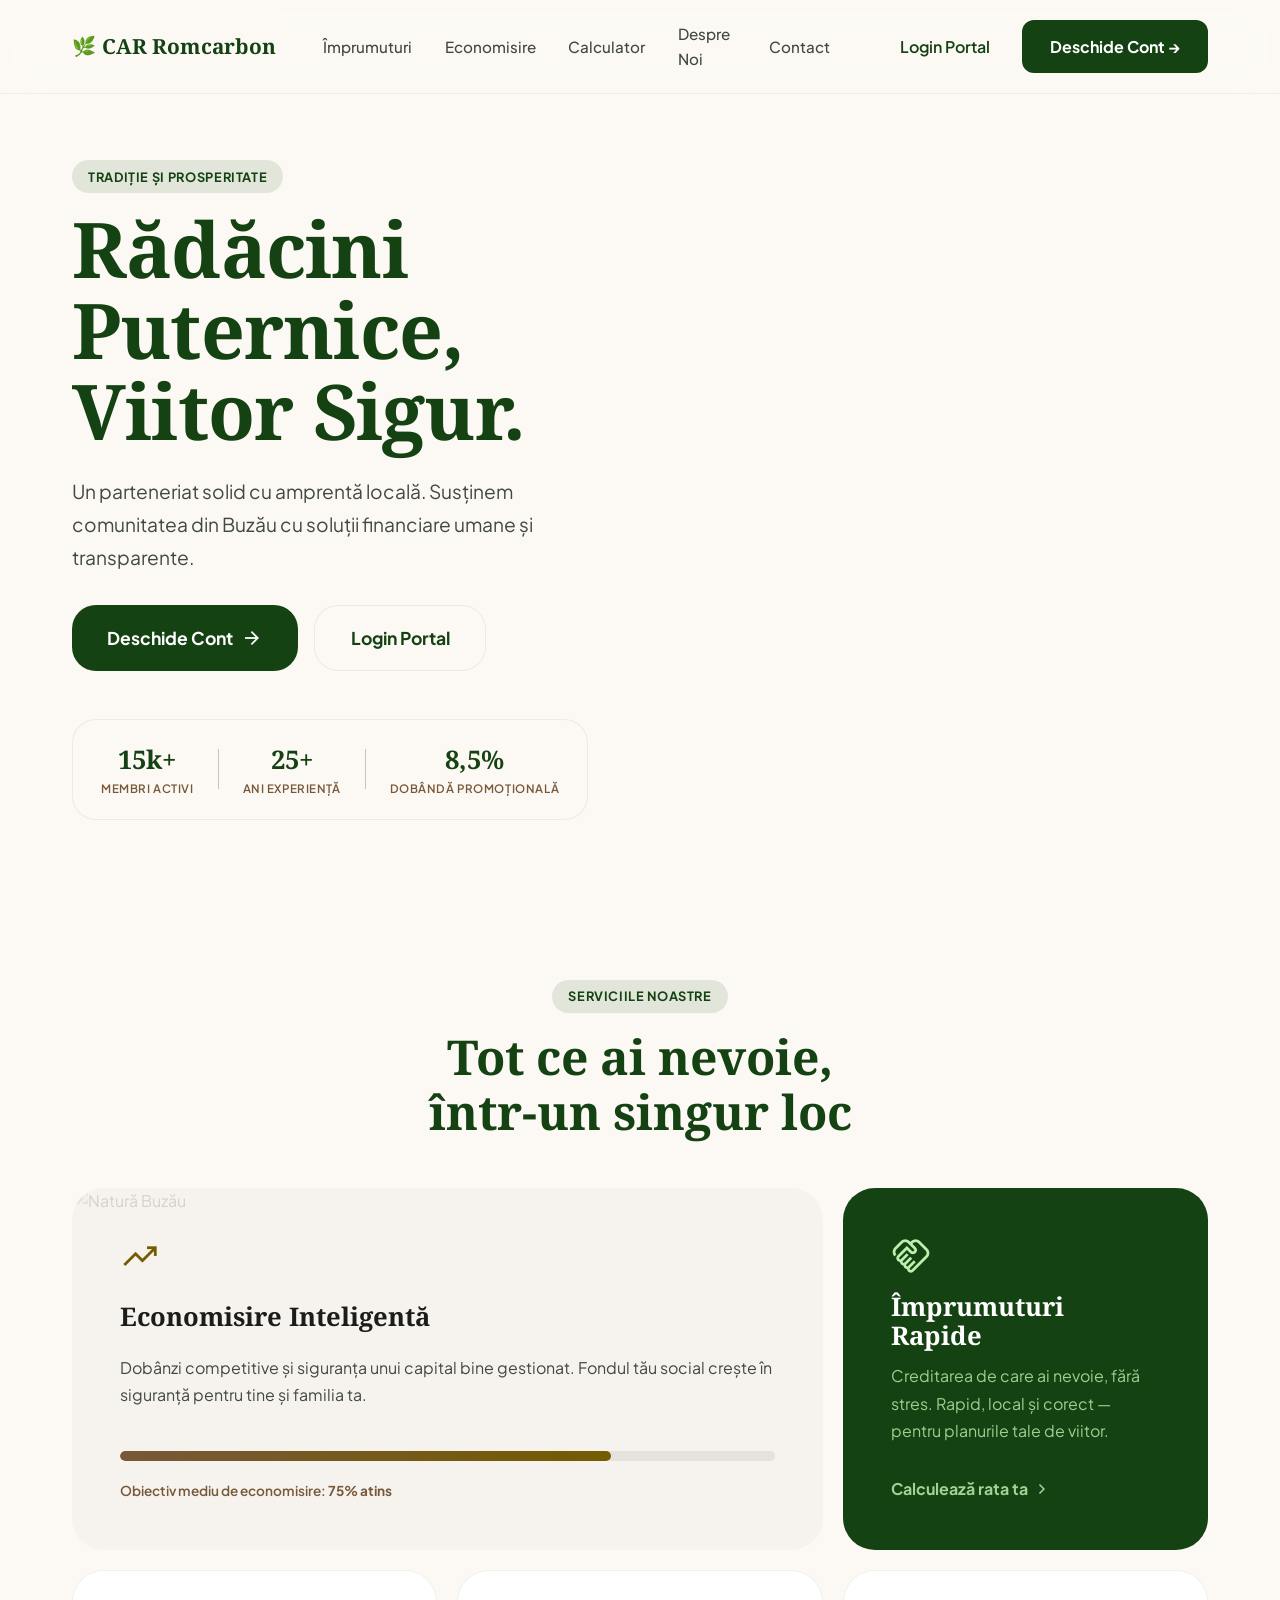
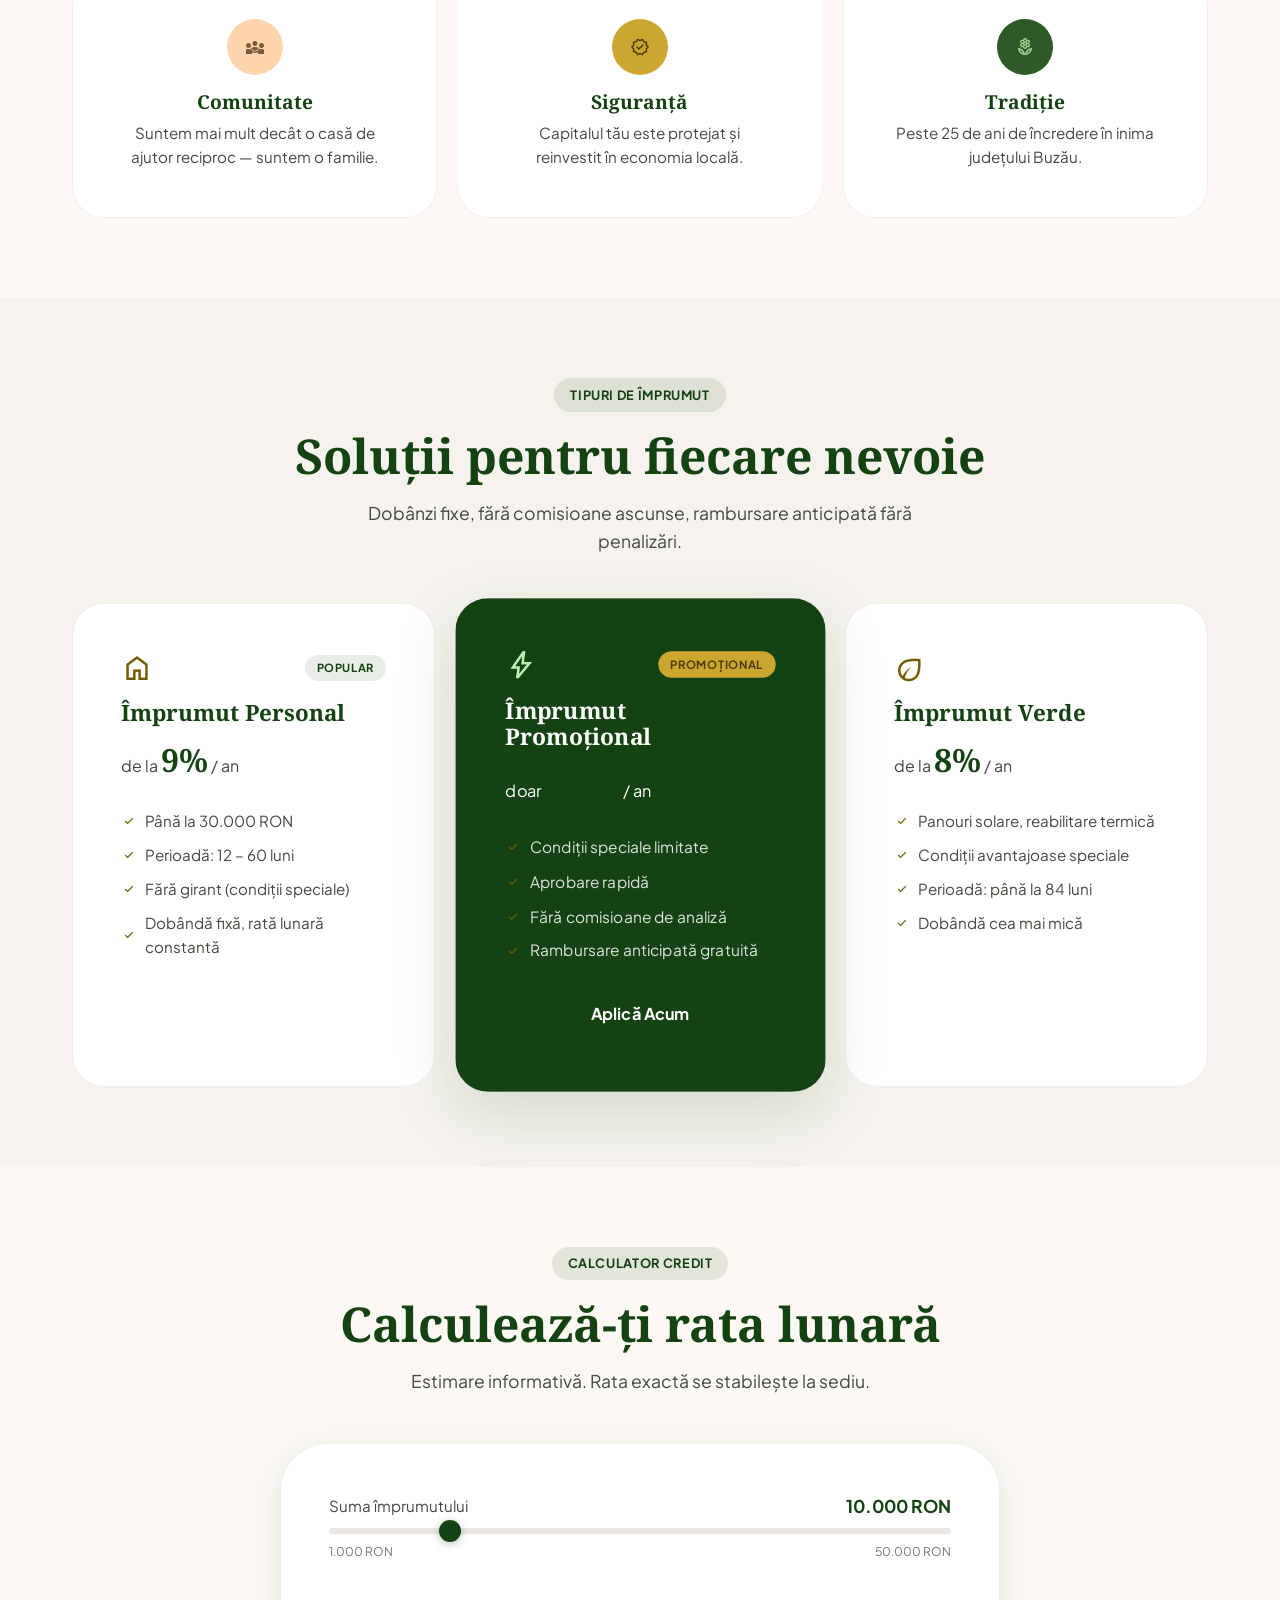
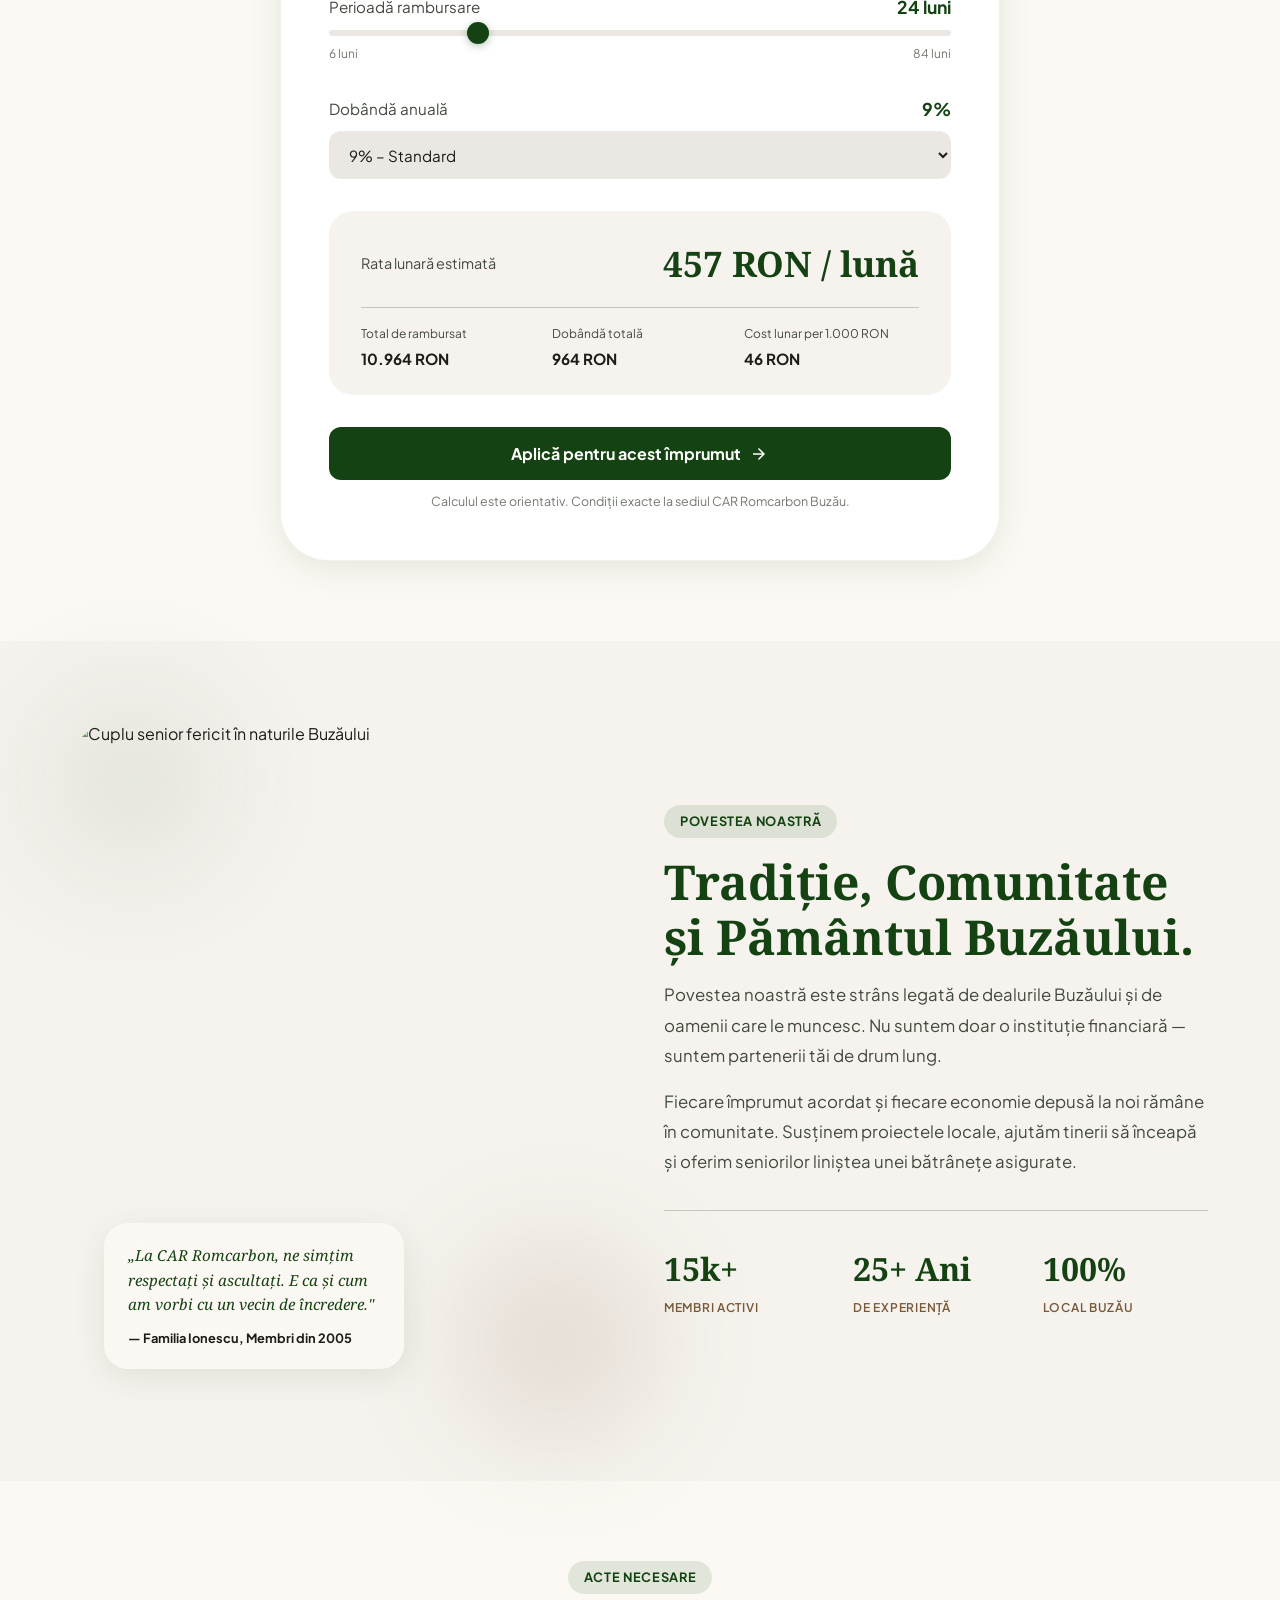
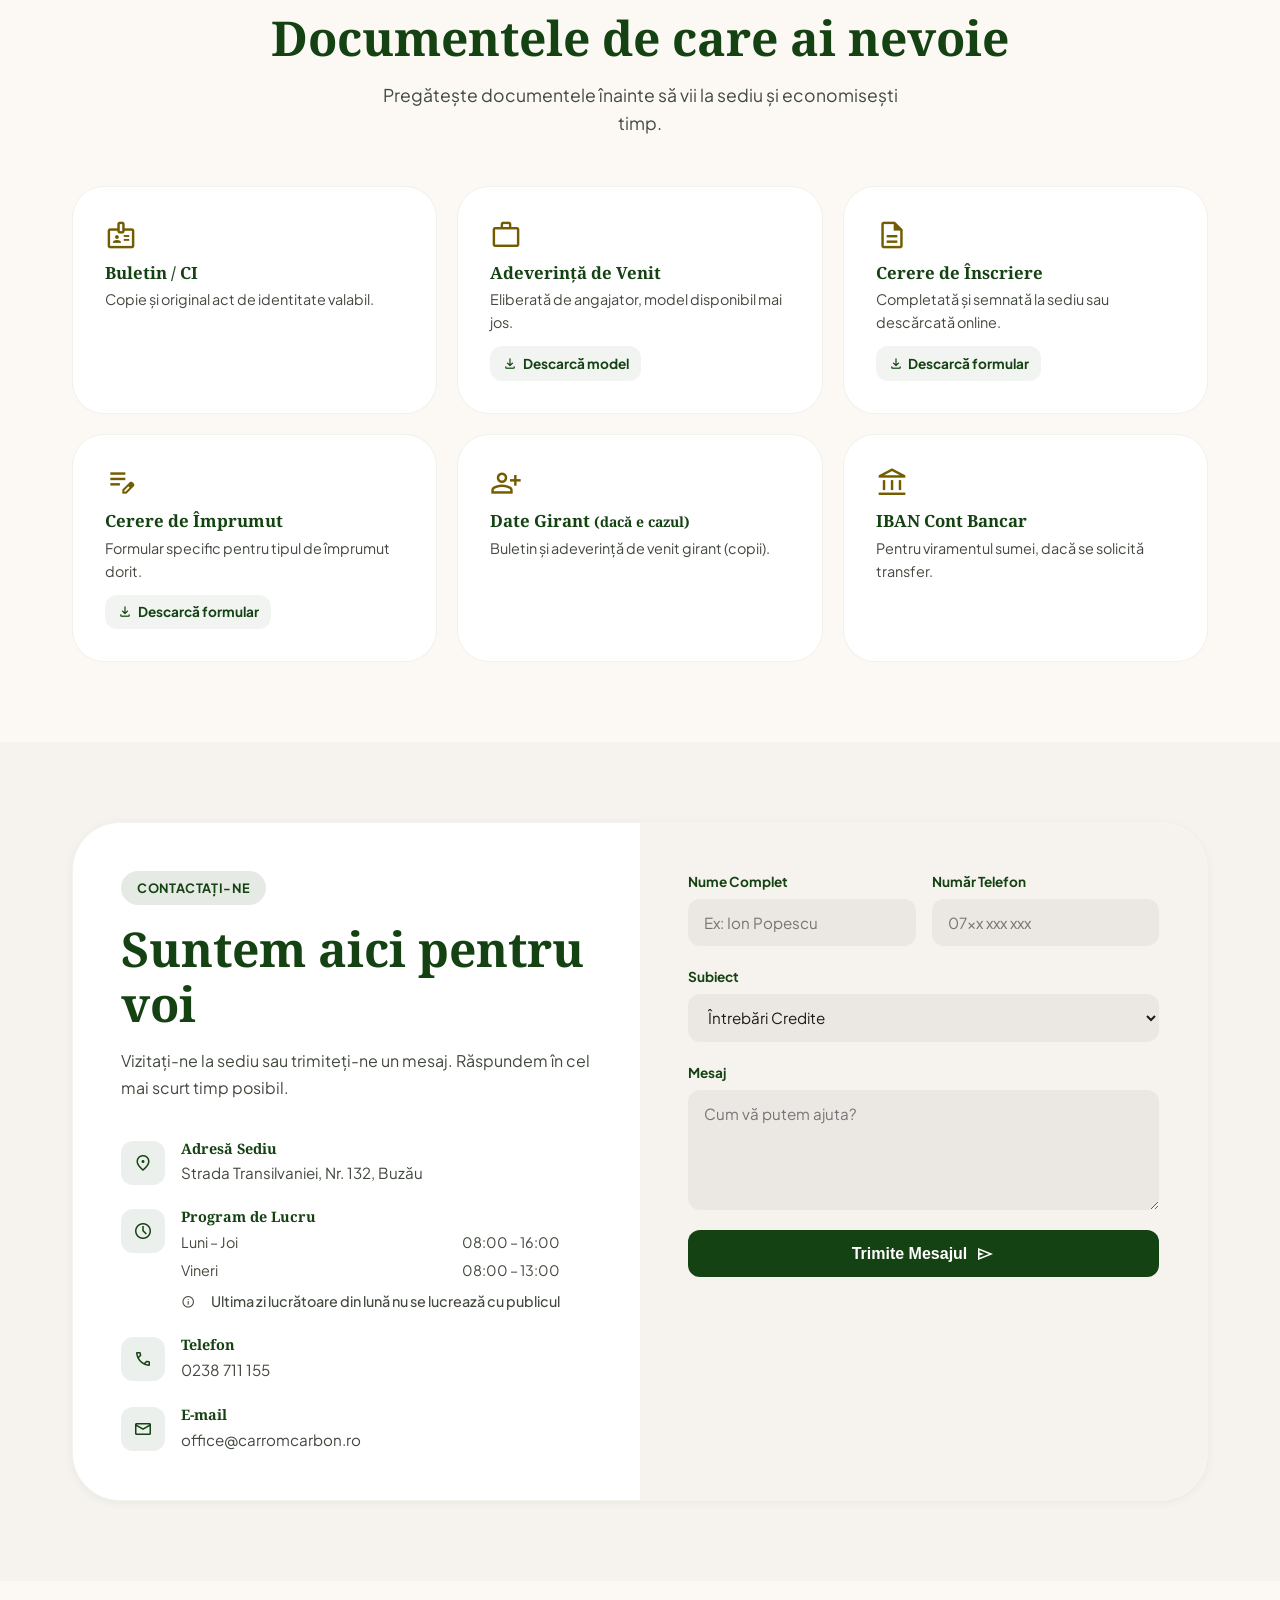
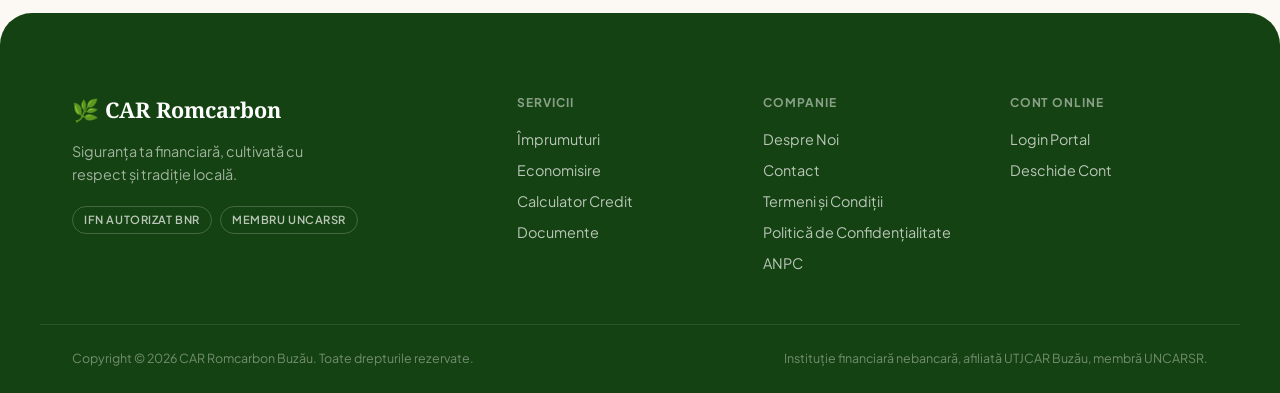
==== index.html @ 071d5d76 "Initial commit: CAR Romcarbon website (HTML, CSS, JS frontend based on Stitch design)" ====
<!DOCTYPE html>
<html lang="ro">
<head>
  <meta charset="UTF-8" />
  <meta name="viewport" content="width=device-width, initial-scale=1.0" />
  <title>CAR Romcarbon Buzău – Împrumuturi și Economisire Avantajoase</title>
  <meta name="description" content="CAR Romcarbon Buzău – Casa ta de Ajutor Reciproc cu tradiție de 25+ ani. Împrumuturi avantajoase, fond social de economisire, fără comisioane ascunse. Devino membru astăzi!" />
  <meta name="keywords" content="CAR Buzău, împrumut nebancar Buzău, Casa de Ajutor Reciproc Romcarbon, credit nebancar Buzău, economisire Buzău, fond social" />
  <meta name="robots" content="index, follow" />
  <link rel="canonical" href="https://carromcarbon.ro/" />
  <!-- Open Graph -->
  <meta property="og:title" content="CAR Romcarbon Buzău – Împrumuturi și Economisire" />
  <meta property="og:description" content="Partenerul tău financiar de încredere în Buzău. Împrumuturi rapide, dobânzi fixe, economii sigure." />
  <meta property="og:type" content="website" />
  <meta property="og:locale" content="ro_RO" />
  <!-- Fonts -->
  <link rel="preconnect" href="https://fonts.googleapis.com" />
  <link rel="preconnect" href="https://fonts.gstatic.com" crossorigin />
  <link href="https://fonts.googleapis.com/css2?family=Noto+Serif:ital,wght@0,400;0,700;1,400&family=Plus+Jakarta+Sans:wght@400;500;600;700&display=swap" rel="stylesheet" />
  <link href="https://fonts.googleapis.com/css2?family=Material+Symbols+Outlined:opsz,wght,FILL,GRAD@24,400,0,0" rel="stylesheet" />
  <link rel="stylesheet" href="src/style.css" />
</head>
<body>

<!-- ===================== NAVIGATION ===================== -->
<nav class="nav" id="navbar">
  <div class="nav-inner">
    <a href="#" class="nav-logo">
      <span class="nav-logo-icon">🌿</span>
      CAR Romcarbon
    </a>
    <div class="nav-links" id="navLinks">
      <a href="#servicii" class="nav-link">Împrumuturi</a>
      <a href="#economisire" class="nav-link">Economisire</a>
      <a href="#simulator" class="nav-link">Calculator</a>
      <a href="#despre" class="nav-link">Despre Noi</a>
      <a href="#contact" class="nav-link">Contact</a>
    </div>
    <div class="nav-ctas">
      <a href="https://uncaronline.ro/" target="_blank" rel="noopener" class="btn-ghost">Login Portal</a>
      <a href="https://uncaronline.ro/" target="_blank" rel="noopener" class="btn-primary">Deschide Cont →</a>
    </div>
    <button class="nav-hamburger" id="hamburger" aria-label="Meniu">
      <span></span><span></span><span></span>
    </button>
  </div>
</nav>

<!-- ===================== HERO ===================== -->
<section class="hero" id="acasa">
  <div class="hero-bg">
    <img src="https://images.unsplash.com/photo-1500382017468-9049fed747ef?w=1600&q=80" alt="Dealurile Buzăului – peisaj natural" class="hero-img" />
    <div class="hero-overlay"></div>
  </div>
  <div class="hero-content">
    <span class="badge">Tradiție și Prosperitate</span>
    <h1 class="hero-title">Rădăcini Puternice,<br/>Viitor Sigur.</h1>
    <p class="hero-subtitle">Un parteneriat solid cu amprentă locală. Susținem comunitatea din Buzău cu soluții financiare umane și transparente.</p>
    <div class="hero-ctas">
      <a href="https://uncaronline.ro/" target="_blank" rel="noopener" class="btn-primary btn-lg">
        Deschide Cont <span class="material-symbols-outlined">arrow_forward</span>
      </a>
      <a href="https://uncaronline.ro/" target="_blank" rel="noopener" class="btn-glass btn-lg">
        Login Portal
      </a>
    </div>
    <div class="hero-stats">
      <div class="stat"><span class="stat-num">15k+</span><span class="stat-label">Membri Activi</span></div>
      <div class="stat-divider"></div>
      <div class="stat"><span class="stat-num">25+</span><span class="stat-label">Ani Experiență</span></div>
      <div class="stat-divider"></div>
      <div class="stat"><span class="stat-num">8,5%</span><span class="stat-label">Dobândă Promoțională</span></div>
    </div>
  </div>
</section>

<!-- ===================== BENTO SERVICES ===================== -->
<section class="section" id="servicii">
  <div class="container">
    <div class="section-header fade-in">
      <span class="badge">Serviciile Noastre</span>
      <h2 class="section-title">Tot ce ai nevoie,<br/>într-un singur loc</h2>
    </div>
    <div class="bento-grid fade-in">
      <!-- Smart Savings Card -->
      <div class="bento-card bento-savings" id="economisire">
        <div class="bento-card-content">
          <span class="material-symbols-outlined bento-icon" style="color:var(--tertiary)">trending_up</span>
          <h3 class="bento-title">Economisire Inteligentă</h3>
          <p class="bento-desc">Dobânzi competitive și siguranța unui capital bine gestionat. Fondul tău social crește în siguranță pentru tine și familia ta.</p>
          <div class="prosperity-bar">
            <div class="prosperity-fill" data-target="75"></div>
          </div>
          <p class="prosperity-label">Obiectiv mediu de economisire: <strong>75% atins</strong></p>
        </div>
        <div class="bento-bg-img">
          <img src="https://images.unsplash.com/photo-1470252649378-9c29740c9fa8?w=600&q=70" alt="Natură Buzău" />
        </div>
      </div>
      <!-- Quick Loans Card -->
      <div class="bento-card bento-loans">
        <span class="material-symbols-outlined bento-icon" style="color:var(--primary-fixed)">handshake</span>
        <h3 class="bento-title" style="color:#fff">Împrumuturi Rapide</h3>
        <p style="color:var(--on-primary-container); line-height:1.7; margin-bottom:2rem">Creditarea de care ai nevoie, fără stres. Rapid, local și corect — pentru planurile tale de viitor.</p>
        <a href="#simulator" class="bento-link">
          Calculează rata ta <span class="material-symbols-outlined">chevron_right</span>
        </a>
      </div>
      <!-- Feature cards -->
      <div class="bento-card bento-feature fade-in">
        <div class="feature-icon-wrap" style="background:var(--secondary-container)">
          <span class="material-symbols-outlined" style="color:var(--on-secondary-container)">diversity_3</span>
        </div>
        <h4 class="feature-title">Comunitate</h4>
        <p class="feature-desc">Suntem mai mult decât o casă de ajutor reciproc — suntem o familie.</p>
      </div>
      <div class="bento-card bento-feature fade-in">
        <div class="feature-icon-wrap" style="background:var(--tertiary-container)">
          <span class="material-symbols-outlined" style="color:var(--on-tertiary-container)">verified</span>
        </div>
        <h4 class="feature-title">Siguranță</h4>
        <p class="feature-desc">Capitalul tău este protejat și reinvestit în economia locală.</p>
      </div>
      <div class="bento-card bento-feature fade-in">
        <div class="feature-icon-wrap" style="background:var(--primary-container)">
          <span class="material-symbols-outlined" style="color:var(--on-primary-container)">local_florist</span>
        </div>
        <h4 class="feature-title">Tradiție</h4>
        <p class="feature-desc">Peste 25 de ani de încredere în inima județului Buzău.</p>
      </div>
    </div>
  </div>
</section>

<!-- ===================== LOAN TYPES ===================== -->
<section class="section section-alt" id="imprumuturi">
  <div class="container">
    <div class="section-header fade-in">
      <span class="badge">Tipuri de Împrumut</span>
      <h2 class="section-title">Soluții pentru fiecare nevoie</h2>
      <p class="section-desc">Dobânzi fixe, fără comisioane ascunse, rambursare anticipată fără penalizări.</p>
    </div>
    <div class="loans-grid fade-in">
      <div class="loan-card">
        <div class="loan-header">
          <span class="material-symbols-outlined">home</span>
          <span class="loan-badge">Popular</span>
        </div>
        <h3 class="loan-name">Împrumut Personal</h3>
        <div class="loan-rate">de la <strong>9%</strong> / an</div>
        <ul class="loan-features">
          <li><span class="material-symbols-outlined">check</span> Până la 30.000 RON</li>
          <li><span class="material-symbols-outlined">check</span> Perioadă: 12 – 60 luni</li>
          <li><span class="material-symbols-outlined">check</span> Fără girant (condiții speciale)</li>
          <li><span class="material-symbols-outlined">check</span> Dobândă fixă, rată lunară constantă</li>
        </ul>
      </div>
      <div class="loan-card loan-card-featured">
        <div class="loan-header">
          <span class="material-symbols-outlined">bolt</span>
          <span class="loan-badge loan-badge-promo">Promoțional</span>
        </div>
        <h3 class="loan-name">Împrumut Promoțional</h3>
        <div class="loan-rate">doar <strong>8,5%</strong> / an</div>
        <ul class="loan-features">
          <li><span class="material-symbols-outlined">check</span> Condiții speciale limitate</li>
          <li><span class="material-symbols-outlined">check</span> Aprobare rapidă</li>
          <li><span class="material-symbols-outlined">check</span> Fără comisioane de analiză</li>
          <li><span class="material-symbols-outlined">check</span> Rambursare anticipată gratuită</li>
        </ul>
        <a href="https://uncaronline.ro/" target="_blank" rel="noopener" class="btn-primary" style="margin-top:1.5rem;display:block;text-align:center">Aplică Acum</a>
      </div>
      <div class="loan-card">
        <div class="loan-header">
          <span class="material-symbols-outlined">eco</span>
        </div>
        <h3 class="loan-name">Împrumut Verde</h3>
        <div class="loan-rate">de la <strong>8%</strong> / an</div>
        <ul class="loan-features">
          <li><span class="material-symbols-outlined">check</span> Panouri solare, reabilitare termică</li>
          <li><span class="material-symbols-outlined">check</span> Condiții avantajoase speciale</li>
          <li><span class="material-symbols-outlined">check</span> Perioadă: până la 84 luni</li>
          <li><span class="material-symbols-outlined">check</span> Dobândă cea mai mică</li>
        </ul>
      </div>
    </div>
  </div>
</section>

<!-- ===================== LOAN SIMULATOR ===================== -->
<section class="section" id="simulator">
  <div class="container">
    <div class="section-header fade-in">
      <span class="badge">Calculator Credit</span>
      <h2 class="section-title">Calculează-ți rata lunară</h2>
      <p class="section-desc">Estimare informativă. Rata exactă se stabilește la sediu.</p>
    </div>
    <div class="simulator-wrap fade-in">
      <div class="simulator-card">
        <div class="slider-group">
          <div class="slider-label">
            <span>Suma împrumutului</span>
            <strong id="amountDisplay">10.000 RON</strong>
          </div>
          <input type="range" id="amountSlider" class="slider" min="1000" max="50000" step="500" value="10000" />
          <div class="slider-range"><span>1.000 RON</span><span>50.000 RON</span></div>
        </div>
        <div class="slider-group">
          <div class="slider-label">
            <span>Perioadă rambursare</span>
            <strong id="periodDisplay">24 luni</strong>
          </div>
          <input type="range" id="periodSlider" class="slider" min="6" max="84" step="6" value="24" />
          <div class="slider-range"><span>6 luni</span><span>84 luni</span></div>
        </div>
        <div class="slider-group">
          <div class="slider-label">
            <span>Dobândă anuală</span>
            <strong id="rateDisplay">9%</strong>
          </div>
          <select id="rateSelect" class="sim-select">
            <option value="8">8% – Împrumut Verde (cel mai avantajos)</option>
            <option value="8.5">8,5% – Promoțional</option>
            <option value="9" selected>9% – Standard</option>
            <option value="10">10% – Fără girant</option>
          </select>
        </div>
        <div class="sim-result">
          <div class="sim-result-main">
            <span class="sim-result-label">Rata lunară estimată</span>
            <span class="sim-result-value" id="monthlyResult">—</span>
          </div>
          <div class="sim-result-details">
            <div><span>Total de rambursat</span><strong id="totalResult">—</strong></div>
            <div><span>Dobândă totală</span><strong id="interestResult">—</strong></div>
            <div><span>Cost lunar per 1.000 RON</span><strong id="costResult">—</strong></div>
          </div>
        </div>
        <div class="sim-cta">
          <a href="https://uncaronline.ro/" target="_blank" rel="noopener" class="btn-primary" style="width:100%;justify-content:center">
            Aplică pentru acest împrumut <span class="material-symbols-outlined">arrow_forward</span>
          </a>
          <p class="sim-disclaimer">Calculul este orientativ. Condiții exacte la sediul CAR Romcarbon Buzău.</p>
        </div>
      </div>
    </div>
  </div>
</section>

<!-- ===================== ABOUT ===================== -->
<section class="section section-alt" id="despre">
  <div class="container">
    <div class="about-grid fade-in">
      <div class="about-img-col">
        <div class="about-img-wrap">
          <img src="https://images.unsplash.com/photo-1447933601403-0c6688de566e?w=700&q=80" alt="Cuplu senior fericit în naturile Buzăului" class="about-img" />
          <div class="about-blob about-blob-1"></div>
          <div class="about-blob about-blob-2"></div>
          <div class="testimonial-float">
            <p class="testimonial-text">„La CAR Romcarbon, ne simțim respectați și ascultați. E ca și cum am vorbi cu un vecin de încredere."</p>
            <p class="testimonial-author">— Familia Ionescu, Membri din 2005</p>
          </div>
        </div>
      </div>
      <div class="about-text-col">
        <span class="badge">Povestea Noastră</span>
        <h2 class="section-title" style="margin-top:1rem">Tradiție, Comunitate și Pământul Buzăului.</h2>
        <p class="about-p">Povestea noastră este strâns legată de dealurile Buzăului și de oamenii care le muncesc. Nu suntem doar o instituție financiară — suntem partenerii tăi de drum lung.</p>
        <p class="about-p">Fiecare împrumut acordat și fiecare economie depusă la noi rămâne în comunitate. Susținem proiectele locale, ajutăm tinerii să înceapă și oferim seniorilor liniștea unei bătrânețe asigurate.</p>
        <div class="about-stats">
          <div class="about-stat">
            <span class="about-stat-num">15k+</span>
            <span class="about-stat-label">Membri Activi</span>
          </div>
          <div class="about-stat">
            <span class="about-stat-num">25+ Ani</span>
            <span class="about-stat-label">De Experiență</span>
          </div>
          <div class="about-stat">
            <span class="about-stat-num">100%</span>
            <span class="about-stat-label">Local Buzău</span>
          </div>
        </div>
      </div>
    </div>
  </div>
</section>

<!-- ===================== DOCUMENTS ===================== -->
<section class="section" id="documente">
  <div class="container">
    <div class="section-header fade-in">
      <span class="badge">Acte Necesare</span>
      <h2 class="section-title">Documentele de care ai nevoie</h2>
      <p class="section-desc">Pregătește documentele înainte să vii la sediu și economisești timp.</p>
    </div>
    <div class="docs-grid fade-in">
      <div class="doc-card">
        <span class="material-symbols-outlined doc-icon">badge</span>
        <h4>Buletin / CI</h4>
        <p>Copie și original act de identitate valabil.</p>
      </div>
      <div class="doc-card">
        <span class="material-symbols-outlined doc-icon">work</span>
        <h4>Adeverință de Venit</h4>
        <p>Eliberată de angajator, model disponibil mai jos.</p>
        <a href="#" class="doc-download">
          <span class="material-symbols-outlined">download</span> Descarcă model
        </a>
      </div>
      <div class="doc-card">
        <span class="material-symbols-outlined doc-icon">description</span>
        <h4>Cerere de Înscriere</h4>
        <p>Completată și semnată la sediu sau descărcată online.</p>
        <a href="#" class="doc-download">
          <span class="material-symbols-outlined">download</span> Descarcă formular
        </a>
      </div>
      <div class="doc-card">
        <span class="material-symbols-outlined doc-icon">edit_note</span>
        <h4>Cerere de Împrumut</h4>
        <p>Formular specific pentru tipul de împrumut dorit.</p>
        <a href="#" class="doc-download">
          <span class="material-symbols-outlined">download</span> Descarcă formular
        </a>
      </div>
      <div class="doc-card">
        <span class="material-symbols-outlined doc-icon">person_add</span>
        <h4>Date Girant <small>(dacă e cazul)</small></h4>
        <p>Buletin și adeverință de venit girant (copii).</p>
      </div>
      <div class="doc-card">
        <span class="material-symbols-outlined doc-icon">account_balance</span>
        <h4>IBAN Cont Bancar</h4>
        <p>Pentru viramentul sumei, dacă se solicită transfer.</p>
      </div>
    </div>
  </div>
</section>

<!-- ===================== CONTACT ===================== -->
<section class="section section-alt" id="contact">
  <div class="container">
    <div class="contact-card fade-in">
      <div class="contact-info">
        <span class="badge">Contactați-ne</span>
        <h2 class="section-title" style="margin-top:1rem">Suntem aici pentru voi</h2>
        <p style="color:var(--on-surface-variant); margin-bottom:2.5rem; line-height:1.7">Vizitați-ne la sediu sau trimiteți-ne un mesaj. Răspundem în cel mai scurt timp posibil.</p>
        <div class="contact-details">
          <div class="contact-item">
            <div class="contact-icon-wrap"><span class="material-symbols-outlined">location_on</span></div>
            <div>
              <h4>Adresă Sediu</h4>
              <p>Strada Transilvaniei, Nr. 132, Buzău</p>
            </div>
          </div>
          <div class="contact-item">
            <div class="contact-icon-wrap"><span class="material-symbols-outlined">schedule</span></div>
            <div>
              <h4>Program de Lucru</h4>
              <div class="schedule">
                <div><span>Luni – Joi</span><span>08:00 – 16:00</span></div>
                <div><span>Vineri</span><span>08:00 – 13:00</span></div>
                <div class="schedule-note"><span class="material-symbols-outlined">info</span> Ultima zi lucrătoare din lună nu se lucrează cu publicul</div>
              </div>
            </div>
          </div>
          <div class="contact-item">
            <div class="contact-icon-wrap"><span class="material-symbols-outlined">call</span></div>
            <div>
              <h4>Telefon</h4>
              <a href="tel:+40238711155" class="contact-link">0238 711 155</a>
            </div>
          </div>
          <div class="contact-item">
            <div class="contact-icon-wrap"><span class="material-symbols-outlined">mail</span></div>
            <div>
              <h4>E-mail</h4>
              <a href="mailto:office@carromcarbon.ro" class="contact-link">office@carromcarbon.ro</a>
            </div>
          </div>
        </div>
      </div>
      <div class="contact-form-wrap">
        <form class="contact-form" id="contactForm">
          <div class="form-row">
            <div class="form-group">
              <label for="fullName">Nume Complet</label>
              <input type="text" id="fullName" name="fullName" placeholder="Ex: Ion Popescu" required />
            </div>
            <div class="form-group">
              <label for="phone">Număr Telefon</label>
              <input type="tel" id="phone" name="phone" placeholder="07xx xxx xxx" />
            </div>
          </div>
          <div class="form-group">
            <label for="subject">Subiect</label>
            <select id="subject" name="subject">
              <option>Întrebări Credite</option>
              <option>Economisire / Fond Social</option>
              <option>Devenire Membru</option>
              <option>Acte Necesare</option>
              <option>Altă Întrebare</option>
            </select>
          </div>
          <div class="form-group">
            <label for="message">Mesaj</label>
            <textarea id="message" name="message" rows="4" placeholder="Cum vă putem ajuta?"></textarea>
          </div>
          <button type="submit" class="btn-primary" style="width:100%;justify-content:center">
            Trimite Mesajul <span class="material-symbols-outlined">send</span>
          </button>
          <p id="formSuccess" class="form-success" style="display:none">✓ Mesajul a fost trimis! Vă vom contacta în curând.</p>
        </form>
      </div>
    </div>
  </div>
</section>

<!-- ===================== FOOTER ===================== -->
<footer class="footer">
  <div class="footer-inner">
    <div class="footer-brand">
      <div class="footer-logo">🌿 CAR Romcarbon</div>
      <p class="footer-tagline">Siguranța ta financiară, cultivată cu respect și tradiție locală.</p>
      <div class="footer-badges">
        <span class="footer-badge">IFN Autorizat BNR</span>
        <span class="footer-badge">Membru UNCARSR</span>
      </div>
    </div>
    <div class="footer-links-group">
      <h5>Servicii</h5>
      <a href="#imprumuturi">Împrumuturi</a>
      <a href="#economisire">Economisire</a>
      <a href="#simulator">Calculator Credit</a>
      <a href="#documente">Documente</a>
    </div>
    <div class="footer-links-group">
      <h5>Companie</h5>
      <a href="#despre">Despre Noi</a>
      <a href="#contact">Contact</a>
      <a href="#">Termeni și Condiții</a>
      <a href="#">Politică de Confidențialitate</a>
      <a href="https://www.anpc.ro/" target="_blank" rel="noopener">ANPC</a>
    </div>
    <div class="footer-links-group">
      <h5>Cont Online</h5>
      <a href="https://uncaronline.ro/" target="_blank" rel="noopener">Login Portal</a>
      <a href="https://uncaronline.ro/" target="_blank" rel="noopener">Deschide Cont</a>
    </div>
  </div>
  <div class="footer-bottom">
    <p>Copyright © 2026 CAR Romcarbon Buzău. Toate drepturile rezervate.</p>
    <p>Instituție financiară nebancară, afiliată UTJCAR Buzău, membră UNCARSR.</p>
  </div>
</footer>

<script src="src/main.js"></script>
</body>
</html>
---- src/style.css ----
/* =============================================
   CAR Romcarbon – Design System
   "The Digital Estate" – Editorial Heritage
   ============================================= */

/* --- DESIGN TOKENS --- */
:root {
  --primary:                #154212;
  --primary-container:      #2d5a27;
  --on-primary:             #ffffff;
  --on-primary-container:   #9dd090;
  --primary-fixed:          #bcf0ae;
  --primary-fixed-dim:      #a1d494;

  --secondary:              #775839;
  --secondary-container:    #ffd5ae;
  --on-secondary-container: #7a5b3b;

  --tertiary:               #735c00;
  --tertiary-container:     #cca730;
  --on-tertiary-container:  #4f3d00;

  --surface:                #fcf9f4;
  --surface-bright:         #fcf9f4;
  --surface-dim:            #dcdad5;
  --surface-container-low:  #f6f3ee;
  --surface-container:      #f0ede8;
  --surface-container-high: #ebe8e3;
  --surface-container-highest: #e5e2dd;
  --surface-container-lowest: #ffffff;
  --surface-variant:        #e5e2dd;

  --on-surface:             #1c1c19;
  --on-surface-variant:     #42493e;
  --on-background:          #1c1c19;
  --background:             #fcf9f4;

  --outline:                #72796e;
  --outline-variant:        #c2c9bb;

  --error:                  #ba1a1a;
  --inverse-surface:        #31302d;
  --inverse-on-surface:     #f3f0eb;

  /* Spacing */
  --space-xs: 0.5rem;
  --space-sm: 1rem;
  --space-md: 1.5rem;
  --space-lg: 2rem;
  --space-xl: 3rem;
  --space-2xl: 5rem;

  /* Radius */
  --radius-sm:   0.5rem;
  --radius-md:   0.75rem;
  --radius-lg:   1.5rem;
  --radius-xl:   2rem;
  --radius-2xl:  3rem;
  --radius-full: 9999px;

  /* Shadows */
  --shadow-sm: 0 2px 8px rgba(21,66,18,0.06);
  --shadow-md: 0 8px 32px rgba(21,66,18,0.10);
  --shadow-lg: 0 20px 60px rgba(21,66,18,0.15);
}

/* --- RESET & BASE --- */
*, *::before, *::after { box-sizing: border-box; margin: 0; padding: 0; }

html { scroll-behavior: smooth; font-size: 16px; }

body {
  font-family: 'Plus Jakarta Sans', sans-serif;
  background: var(--background);
  color: var(--on-surface);
  line-height: 1.6;
  overflow-x: hidden;
}

img { max-width: 100%; display: block; }
a { text-decoration: none; color: inherit; }

/* --- TYPOGRAPHY --- */
h1, h2, h3, h4 {
  font-family: 'Noto Serif', serif;
  line-height: 1.15;
  color: var(--primary);
}

/* --- UTILITY CLASSES --- */
.material-symbols-outlined {
  font-size: 1.25em;
  vertical-align: middle;
  line-height: 1;
  display: inline-flex;
  align-items: center;
}

.container {
  max-width: 1200px;
  margin: 0 auto;
  padding: 0 var(--space-lg);
}

.section {
  padding: var(--space-2xl) 0;
}

.section-alt {
  background: var(--surface-container-low);
}

.section-header {
  text-align: center;
  margin-bottom: var(--space-xl);
}

.section-title {
  font-size: clamp(2rem, 4vw, 3rem);
  color: var(--primary);
  margin-top: var(--space-sm);
  margin-bottom: var(--space-sm);
}

.section-desc {
  color: var(--on-surface-variant);
  font-size: 1.1rem;
  max-width: 560px;
  margin: 0 auto;
}

/* --- BADGE --- */
.badge {
  display: inline-block;
  padding: 0.4rem 1rem;
  background: rgba(45,90,39,0.12);
  color: var(--primary);
  border-radius: var(--radius-full);
  font-size: 0.8rem;
  font-weight: 700;
  letter-spacing: 0.05em;
  text-transform: uppercase;
}

/* --- BUTTONS --- */
.btn-primary {
  display: inline-flex;
  align-items: center;
  gap: 0.5rem;
  background: var(--primary);
  color: var(--on-primary);
  padding: 0.85rem 1.75rem;
  border-radius: var(--radius-md);
  font-weight: 700;
  font-size: 1rem;
  transition: transform 0.15s ease, box-shadow 0.2s ease, opacity 0.15s;
  cursor: pointer;
  border: none;
}
.btn-primary:hover {
  opacity: 0.9;
  transform: translateY(-1px);
  box-shadow: 0 6px 24px rgba(21,66,18,0.25);
}
.btn-primary:active { transform: scale(0.97); }
.btn-primary.btn-lg { padding: 1.1rem 2.2rem; font-size: 1.1rem; border-radius: var(--radius-lg); }

.btn-ghost {
  display: inline-flex;
  align-items: center;
  gap: 0.5rem;
  color: var(--primary);
  padding: 0.85rem 1.5rem;
  border-radius: var(--radius-md);
  font-weight: 600;
  transition: background 0.2s;
}
.btn-ghost:hover { background: rgba(21,66,18,0.06); }

.btn-glass {
  display: inline-flex;
  align-items: center;
  gap: 0.5rem;
  background: rgba(252,249,244,0.75);
  backdrop-filter: blur(12px);
  -webkit-backdrop-filter: blur(12px);
  color: var(--primary);
  border: 1px solid rgba(194,201,187,0.3);
  padding: 1.1rem 2.2rem;
  border-radius: var(--radius-lg);
  font-weight: 700;
  font-size: 1.1rem;
  transition: background 0.2s;
}
.btn-glass:hover { background: rgba(252,249,244,0.95); }

/* --- NAVIGATION --- */
.nav {
  position: fixed;
  top: 0; left: 0; right: 0;
  z-index: 100;
  background: rgba(252,249,244,0.85);
  backdrop-filter: blur(20px);
  -webkit-backdrop-filter: blur(20px);
  border-bottom: 1px solid rgba(194,201,187,0.2);
  transition: box-shadow 0.3s;
}
.nav.scrolled { box-shadow: var(--shadow-sm); }

.nav-inner {
  max-width: 1200px;
  margin: 0 auto;
  padding: 1rem 2rem;
  display: flex;
  align-items: center;
  gap: 2rem;
}

.nav-logo {
  font-family: 'Noto Serif', serif;
  font-size: 1.3rem;
  font-weight: 700;
  color: var(--primary);
  display: flex;
  align-items: center;
  gap: 0.4rem;
  white-space: nowrap;
}
.nav-logo-icon { font-size: 1.2rem; }

.nav-links {
  display: flex;
  align-items: center;
  gap: 0.25rem;
  flex: 1;
  justify-content: center;
}

.nav-link {
  padding: 0.4rem 0.9rem;
  color: var(--on-surface-variant);
  font-size: 0.95rem;
  font-weight: 500;
  border-radius: var(--radius-full);
  transition: background 0.2s, color 0.2s;
}
.nav-link:hover { background: rgba(21,66,18,0.07); color: var(--primary); }

.nav-ctas { display: flex; align-items: center; gap: 0.5rem; white-space: nowrap; }

.nav-hamburger {
  display: none;
  flex-direction: column;
  gap: 5px;
  background: none;
  border: none;
  cursor: pointer;
  padding: 0.4rem;
  margin-left: auto;
}
.nav-hamburger span {
  display: block;
  width: 24px;
  height: 2px;
  background: var(--primary);
  border-radius: 2px;
  transition: transform 0.3s, opacity 0.3s;
}

/* --- HERO --- */
.hero {
  position: relative;
  min-height: 100svh;
  display: flex;
  align-items: center;
  overflow: hidden;
  padding-top: 80px;
}

.hero-bg {
  position: absolute;
  inset: 0;
  z-index: 0;
}
.hero-img {
  width: 100%; height: 100%;
  object-fit: cover;
  object-position: center 30%;
}
.hero-overlay {
  position: absolute;
  inset: 0;
  background: linear-gradient(90deg, rgba(252,249,244,0.97) 30%, rgba(252,249,244,0.7) 60%, rgba(252,249,244,0.1) 100%);
}

.hero-content {
  position: relative;
  z-index: 1;
  padding: var(--space-xl) var(--space-lg);
  max-width: 640px;
  margin: 0 auto 0 calc(50vw - 600px);
}

.hero-title {
  font-size: clamp(2.8rem, 6vw, 5rem);
  color: var(--primary);
  margin: var(--space-sm) 0 var(--space-md);
  line-height: 1.05;
  letter-spacing: -0.01em;
}

.hero-subtitle {
  font-size: 1.2rem;
  color: var(--on-surface-variant);
  margin-bottom: var(--space-lg);
  max-width: 480px;
  line-height: 1.7;
}

.hero-ctas {
  display: flex;
  flex-wrap: wrap;
  gap: 1rem;
  margin-bottom: var(--space-xl);
}

.hero-stats {
  display: flex;
  align-items: center;
  gap: 1.5rem;
  background: rgba(252,249,244,0.8);
  backdrop-filter: blur(12px);
  padding: 1.25rem 1.75rem;
  border-radius: var(--radius-lg);
  border: 1px solid rgba(194,201,187,0.3);
  width: fit-content;
}

.stat { text-align: center; }
.stat-num { display: block; font-family: 'Noto Serif', serif; font-size: 1.6rem; font-weight: 700; color: var(--primary); }
.stat-label { display: block; font-size: 0.72rem; text-transform: uppercase; letter-spacing: 0.05em; color: var(--secondary); font-weight: 600; }
.stat-divider { width: 1px; height: 40px; background: var(--outline-variant); }

/* --- BENTO GRID --- */
.bento-grid {
  display: grid;
  grid-template-columns: repeat(12, 1fr);
  grid-template-rows: auto auto;
  gap: 1.25rem;
}

.bento-card {
  border-radius: var(--radius-xl);
  padding: var(--space-xl);
  overflow: hidden;
  position: relative;
}

.bento-savings {
  grid-column: span 8;
  background: var(--surface-container-low);
  min-height: 280px;
  display: flex;
  flex-direction: column;
}
.bento-savings .bento-card-content {
  position: relative;
  z-index: 1;
  flex: 1;
  display: flex;
  flex-direction: column;
  justify-content: space-between;
}
.bento-bg-img {
  position: absolute;
  inset: 0;
  pointer-events: none;
}
.bento-bg-img img {
  width: 100%; height: 100%;
  object-fit: cover;
  opacity: 0.15;
  transition: opacity 0.4s;
}
.bento-savings:hover .bento-bg-img img { opacity: 0.3; }

.bento-loans {
  grid-column: span 4;
  background: var(--primary);
  color: var(--on-primary);
  display: flex;
  flex-direction: column;
  justify-content: center;
}

.bento-feature {
  grid-column: span 4;
  background: var(--surface-container-lowest);
  border: 1px solid rgba(194,201,187,0.25);
  text-align: center;
  display: flex;
  flex-direction: column;
  align-items: center;
}

.bento-icon {
  font-size: 2.5rem !important;
  margin-bottom: 1rem;
}
.bento-title {
  font-size: 1.6rem;
  margin-bottom: 0.75rem;
  color: inherit;
}
.bento-desc {
  color: var(--on-surface-variant);
  line-height: 1.7;
}

.feature-icon-wrap {
  width: 56px; height: 56px;
  border-radius: var(--radius-full);
  display: flex;
  align-items: center;
  justify-content: center;
  margin-bottom: 1rem;
}
.feature-title { font-size: 1.2rem; margin-bottom: 0.5rem; }
.feature-desc { color: var(--on-surface-variant); font-size: 0.95rem; }

.bento-link {
  display: inline-flex;
  align-items: center;
  gap: 0.25rem;
  color: var(--primary-fixed-dim);
  font-weight: 700;
  transition: gap 0.2s;
}
.bento-link:hover { gap: 0.5rem; }

/* Prosperity bar */
.prosperity-bar {
  width: 100%;
  height: 10px;
  background: var(--surface-container-highest);
  border-radius: var(--radius-full);
  overflow: hidden;
  margin-top: 2rem;
  margin-bottom: 0.5rem;
}
.prosperity-fill {
  height: 100%;
  background: linear-gradient(90deg, var(--secondary), var(--tertiary));
  border-radius: var(--radius-full);
  width: 0%;
  transition: width 1.2s cubic-bezier(0.4,0,0.2,1);
}
.prosperity-label { font-size: 0.85rem; color: var(--secondary); font-weight: 600; }

/* --- LOAN CARDS --- */
.loans-grid {
  display: grid;
  grid-template-columns: repeat(3, 1fr);
  gap: 1.5rem;
}

.loan-card {
  background: var(--surface-container-lowest);
  border: 1px solid rgba(194,201,187,0.3);
  border-radius: var(--radius-xl);
  padding: var(--space-xl);
  transition: transform 0.25s, box-shadow 0.25s;
}
.loan-card:hover { transform: translateY(-4px); box-shadow: var(--shadow-md); }

.loan-card-featured {
  background: var(--primary);
  color: var(--on-primary);
  border-color: transparent;
  position: relative;
  transform: scale(1.02);
  box-shadow: var(--shadow-lg);
}
.loan-card-featured:hover { transform: scale(1.02) translateY(-4px); }
.loan-card-featured h3, .loan-card-featured .loan-rate { color: var(--on-primary); }
.loan-card-featured .loan-features li { color: rgba(255,255,255,0.85); }
.loan-card-featured .material-symbols-outlined { color: var(--primary-fixed-dim); }

.loan-header {
  display: flex;
  align-items: center;
  justify-content: space-between;
  margin-bottom: 1rem;
}
.loan-header > .material-symbols-outlined { font-size: 2rem !important; color: var(--tertiary); }
.loan-card-featured .loan-header > .material-symbols-outlined { color: var(--primary-fixed); }

.loan-badge {
  font-size: 0.7rem;
  font-weight: 700;
  text-transform: uppercase;
  letter-spacing: 0.05em;
  padding: 0.25rem 0.75rem;
  border-radius: var(--radius-full);
  background: rgba(45,90,39,0.1);
  color: var(--primary);
}
.loan-badge-promo {
  background: var(--tertiary-container);
  color: var(--on-tertiary-container);
}

.loan-name { font-size: 1.4rem; margin-bottom: 0.5rem; }
.loan-rate {
  font-size: 1rem;
  color: var(--on-surface-variant);
  margin-bottom: 1.5rem;
}
.loan-rate strong { font-size: 2rem; color: var(--primary); font-family: 'Noto Serif', serif; }

.loan-features {
  list-style: none;
  display: flex;
  flex-direction: column;
  gap: 0.6rem;
}
.loan-features li {
  display: flex;
  align-items: center;
  gap: 0.5rem;
  font-size: 0.95rem;
  color: var(--on-surface-variant);
}
.loan-features .material-symbols-outlined { color: var(--tertiary); font-size: 1rem !important; flex-shrink: 0; }

/* --- LOAN SIMULATOR --- */
.simulator-wrap {
  max-width: 720px;
  margin: 0 auto;
}
.simulator-card {
  background: var(--surface-container-lowest);
  border: 1px solid rgba(194,201,187,0.25);
  border-radius: var(--radius-2xl);
  padding: var(--space-xl) var(--space-xl);
  box-shadow: var(--shadow-md);
  display: flex;
  flex-direction: column;
  gap: var(--space-lg);
}

.slider-group { display: flex; flex-direction: column; gap: 0.5rem; }
.slider-label { display: flex; justify-content: space-between; align-items: center; font-size: 0.95rem; color: var(--on-surface-variant); }
.slider-label strong { font-size: 1.1rem; color: var(--primary); }

.slider {
  -webkit-appearance: none;
  appearance: none;
  width: 100%;
  height: 6px;
  border-radius: var(--radius-full);
  background: var(--surface-container-high);
  outline: none;
  cursor: pointer;
}
.slider::-webkit-slider-thumb {
  -webkit-appearance: none;
  width: 22px; height: 22px;
  border-radius: 50%;
  background: var(--primary);
  box-shadow: 0 2px 8px rgba(21,66,18,0.3);
  cursor: pointer;
  transition: transform 0.15s;
}
.slider::-webkit-slider-thumb:hover { transform: scale(1.2); }

.slider-range { display: flex; justify-content: space-between; font-size: 0.75rem; color: var(--outline); }

.sim-select {
  width: 100%;
  background: var(--surface-container-high);
  border: none;
  border-radius: var(--radius-md);
  padding: 0.85rem 1rem;
  font-family: 'Plus Jakarta Sans', sans-serif;
  font-size: 0.95rem;
  color: var(--on-surface);
  cursor: pointer;
  outline: none;
}
.sim-select:focus { box-shadow: 0 0 0 2px var(--primary); }

.sim-result {
  background: var(--surface-container-low);
  border-radius: var(--radius-lg);
  padding: var(--space-md) var(--space-lg);
}
.sim-result-main {
  display: flex;
  align-items: center;
  justify-content: space-between;
  margin-bottom: 1rem;
  padding-bottom: 1rem;
  border-bottom: 1px solid var(--outline-variant);
}
.sim-result-label { font-size: 0.9rem; color: var(--on-surface-variant); }
.sim-result-value { font-family: 'Noto Serif', serif; font-size: 2.2rem; font-weight: 700; color: var(--primary); }

.sim-result-details {
  display: grid;
  grid-template-columns: repeat(3, 1fr);
  gap: 1rem;
}
.sim-result-details div { display: flex; flex-direction: column; gap: 0.2rem; }
.sim-result-details span { font-size: 0.75rem; color: var(--on-surface-variant); }
.sim-result-details strong { font-size: 0.95rem; color: var(--on-surface); }

.sim-cta { display: flex; flex-direction: column; gap: 0.75rem; }
.sim-disclaimer { font-size: 0.78rem; color: var(--outline); text-align: center; }

/* --- ABOUT --- */
.about-grid {
  display: grid;
  grid-template-columns: 1fr 1fr;
  gap: var(--space-xl);
  align-items: center;
}

.about-img-col { position: relative; }
.about-img-wrap { position: relative; }
.about-img {
  width: 100%;
  aspect-ratio: 4/5;
  object-fit: cover;
  border-radius: 2.5rem;
  position: relative;
  z-index: 1;
}

.about-blob {
  position: absolute;
  border-radius: 50%;
  filter: blur(60px);
  z-index: 0;
}
.about-blob-1 { width: 200px; height: 200px; background: var(--secondary); opacity: 0.15; bottom: -40px; right: -40px; }
.about-blob-2 { width: 200px; height: 200px; background: var(--primary); opacity: 0.08; top: -40px; left: -40px; }

.testimonial-float {
  position: absolute;
  bottom: 2rem; left: 2rem;
  background: rgba(252,249,244,0.9);
  backdrop-filter: blur(16px);
  border-radius: var(--radius-lg);
  padding: 1.25rem 1.5rem;
  max-width: 300px;
  z-index: 2;
  box-shadow: var(--shadow-md);
}
.testimonial-text {
  font-family: 'Noto Serif', serif;
  font-style: italic;
  font-size: 0.95rem;
  color: var(--primary);
  line-height: 1.6;
  margin-bottom: 0.75rem;
}
.testimonial-author { font-size: 0.8rem; font-weight: 700; color: var(--on-surface); }

.about-p {
  color: var(--on-surface-variant);
  font-size: 1.05rem;
  line-height: 1.8;
  margin-bottom: 1rem;
}

.about-stats {
  display: grid;
  grid-template-columns: repeat(3, 1fr);
  gap: 1.5rem;
  margin-top: 2rem;
  padding-top: 2rem;
  border-top: 1px solid var(--outline-variant);
}
.about-stat-num { display: block; font-family: 'Noto Serif', serif; font-size: 2rem; font-weight: 700; color: var(--primary); }
.about-stat-label { display: block; font-size: 0.75rem; text-transform: uppercase; letter-spacing: 0.06em; color: var(--secondary); font-weight: 600; margin-top: 0.25rem; }

/* --- DOCUMENTS --- */
.docs-grid {
  display: grid;
  grid-template-columns: repeat(3, 1fr);
  gap: 1.25rem;
}
.doc-card {
  background: var(--surface-container-lowest);
  border: 1px solid rgba(194,201,187,0.25);
  border-radius: var(--radius-xl);
  padding: var(--space-lg);
  transition: transform 0.2s, box-shadow 0.2s;
}
.doc-card:hover { transform: translateY(-3px); box-shadow: var(--shadow-sm); }
.doc-icon { font-size: 2rem !important; color: var(--tertiary); margin-bottom: 0.75rem; }
.doc-card h4 { font-size: 1.05rem; margin-bottom: 0.4rem; }
.doc-card p { font-size: 0.9rem; color: var(--on-surface-variant); line-height: 1.6; }
.doc-download {
  display: inline-flex;
  align-items: center;
  gap: 0.3rem;
  margin-top: 0.75rem;
  font-size: 0.85rem;
  font-weight: 700;
  color: var(--primary);
  padding: 0.4rem 0.75rem;
  border-radius: var(--radius-md);
  background: rgba(21,66,18,0.06);
  transition: background 0.2s;
}
.doc-download:hover { background: rgba(21,66,18,0.12); }
.doc-download .material-symbols-outlined { font-size: 1rem !important; }

/* --- CONTACT --- */
.contact-card {
  background: var(--surface-container-lowest);
  border-radius: var(--radius-2xl);
  border: 1px solid rgba(194,201,187,0.2);
  overflow: hidden;
  display: grid;
  grid-template-columns: 1fr 1fr;
  box-shadow: var(--shadow-sm);
}

.contact-info { padding: var(--space-xl); }
.contact-details { display: flex; flex-direction: column; gap: 1.5rem; }
.contact-item { display: flex; align-items: flex-start; gap: 1rem; }
.contact-icon-wrap {
  width: 44px; height: 44px;
  background: rgba(21,66,18,0.08);
  border-radius: var(--radius-md);
  display: flex;
  align-items: center;
  justify-content: center;
  flex-shrink: 0;
}
.contact-icon-wrap .material-symbols-outlined { color: var(--primary); }
.contact-item h4 { font-size: 0.9rem; font-weight: 700; color: var(--primary); margin-bottom: 0.2rem; }
.contact-item p, .contact-link { font-size: 0.95rem; color: var(--on-surface-variant); }
.contact-link { transition: color 0.2s; }
.contact-link:hover { color: var(--primary); }

.schedule { display: flex; flex-direction: column; gap: 0.3rem; margin-top: 0.3rem; }
.schedule div { display: flex; justify-content: space-between; font-size: 0.9rem; color: var(--on-surface-variant); gap: 1rem; }
.schedule-note {
  display: flex;
  align-items: center;
  gap: 0.4rem;
  font-size: 0.8rem;
  color: var(--secondary);
  font-weight: 500;
  margin-top: 0.25rem;
}
.schedule-note .material-symbols-outlined { font-size: 0.9rem !important; }

.contact-form-wrap {
  background: var(--surface-container-low);
  padding: var(--space-xl);
}

.contact-form { display: flex; flex-direction: column; gap: 1.25rem; }
.form-row { display: grid; grid-template-columns: 1fr 1fr; gap: 1rem; }
.form-group { display: flex; flex-direction: column; gap: 0.4rem; }
.form-group label { font-size: 0.85rem; font-weight: 700; color: var(--primary); }
.form-group input,
.form-group select,
.form-group textarea {
  background: var(--surface-container-high);
  border: none;
  border-radius: var(--radius-md);
  padding: 0.85rem 1rem;
  font-family: 'Plus Jakarta Sans', sans-serif;
  font-size: 0.95rem;
  color: var(--on-surface);
  outline: none;
  transition: box-shadow 0.2s;
  resize: vertical;
}
.form-group input:focus,
.form-group select:focus,
.form-group textarea:focus { box-shadow: 0 0 0 2px var(--primary); }
.form-group textarea { min-height: 120px; }
.form-success { color: var(--primary); font-weight: 600; text-align: center; padding: 0.75rem; background: rgba(21,66,18,0.08); border-radius: var(--radius-md); }

/* --- FOOTER --- */
.footer {
  background: var(--primary);
  color: rgba(255,255,255,0.85);
  border-radius: 2rem 2rem 0 0;
  margin-top: 2rem;
}

.footer-inner {
  max-width: 1200px;
  margin: 0 auto;
  padding: var(--space-2xl) var(--space-lg) var(--space-xl);
  display: grid;
  grid-template-columns: 2fr 1fr 1fr 1fr;
  gap: var(--space-xl);
}

.footer-logo {
  font-family: 'Noto Serif', serif;
  font-size: 1.35rem;
  font-weight: 700;
  color: #fff;
  margin-bottom: 0.75rem;
}
.footer-tagline { font-size: 0.9rem; opacity: 0.7; line-height: 1.6; max-width: 260px; margin-bottom: 1.25rem; }
.footer-badges { display: flex; flex-wrap: wrap; gap: 0.5rem; }
.footer-badge {
  font-size: 0.7rem;
  font-weight: 600;
  text-transform: uppercase;
  letter-spacing: 0.05em;
  padding: 0.25rem 0.7rem;
  border: 1px solid rgba(255,255,255,0.2);
  border-radius: var(--radius-full);
  color: rgba(255,255,255,0.7);
}

.footer-links-group { display: flex; flex-direction: column; gap: 0.5rem; }
.footer-links-group h5 {
  font-family: 'Plus Jakarta Sans', sans-serif;
  font-size: 0.75rem;
  font-weight: 700;
  text-transform: uppercase;
  letter-spacing: 0.08em;
  color: rgba(255,255,255,0.5);
  margin-bottom: 0.5rem;
}
.footer-links-group a {
  font-size: 0.9rem;
  color: rgba(255,255,255,0.7);
  transition: color 0.2s;
}
.footer-links-group a:hover { color: #fff; }

.footer-bottom {
  max-width: 1200px;
  margin: 0 auto;
  padding: 1.5rem var(--space-lg);
  border-top: 1px solid rgba(255,255,255,0.1);
  display: flex;
  flex-wrap: wrap;
  gap: 0.5rem;
  justify-content: space-between;
  font-size: 0.78rem;
  color: rgba(255,255,255,0.4);
}

/* --- ANIMATIONS --- */
.fade-in {
  opacity: 0;
  transform: translateY(24px);
  transition: opacity 0.6s ease, transform 0.6s ease;
}
.fade-in.visible {
  opacity: 1;
  transform: translateY(0);
}

/* --- RESPONSIVE --- */
@media (max-width: 1024px) {
  .footer-inner { grid-template-columns: 1fr 1fr; }
  .bento-savings { grid-column: span 12; }
  .bento-loans { grid-column: span 12; }
  .bento-feature { grid-column: span 4; }
  .about-grid { grid-template-columns: 1fr; }
  .testimonial-float { position: relative; bottom: auto; left: auto; max-width: none; margin-top: 1rem; }
}

@media (max-width: 768px) {
  .nav-links, .nav-ctas { display: none; }
  .nav-links.open { display: flex; flex-direction: column; align-items: flex-start; gap: 0.25rem; }

  .nav-inner {
    flex-wrap: wrap;
    padding: 0.75rem 1.25rem;
  }
  .nav-links.open {
    order: 3;
    width: 100%;
    padding: 0.5rem 0 1rem;
    border-top: 1px solid var(--outline-variant);
    margin-top: 0.5rem;
  }
  .nav-hamburger { display: flex; }

  .hero-content { margin: 0; padding: var(--space-lg) var(--space-md); }
  .hero-title { font-size: 2.6rem; }
  .hero-stats { flex-direction: column; gap: 1rem; }
  .stat-divider { width: 40px; height: 1px; }

  .bento-savings, .bento-loans, .bento-feature { grid-column: span 12; }
  .loans-grid { grid-template-columns: 1fr; }
  .loan-card-featured { transform: none; }
  .docs-grid { grid-template-columns: 1fr 1fr; }
  .contact-card { grid-template-columns: 1fr; }
  .footer-inner { grid-template-columns: 1fr 1fr; gap: var(--space-lg); }
  .sim-result-details { grid-template-columns: 1fr; }
  .form-row { grid-template-columns: 1fr; }
  .about-stats { grid-template-columns: 1fr 1fr; }
}

@media (max-width: 480px) {
  .docs-grid { grid-template-columns: 1fr; }
  .footer-inner { grid-template-columns: 1fr; }
  .hero-ctas { flex-direction: column; }
  .hero-stats { width: 100%; }
  .about-stats { grid-template-columns: 1fr; }
}
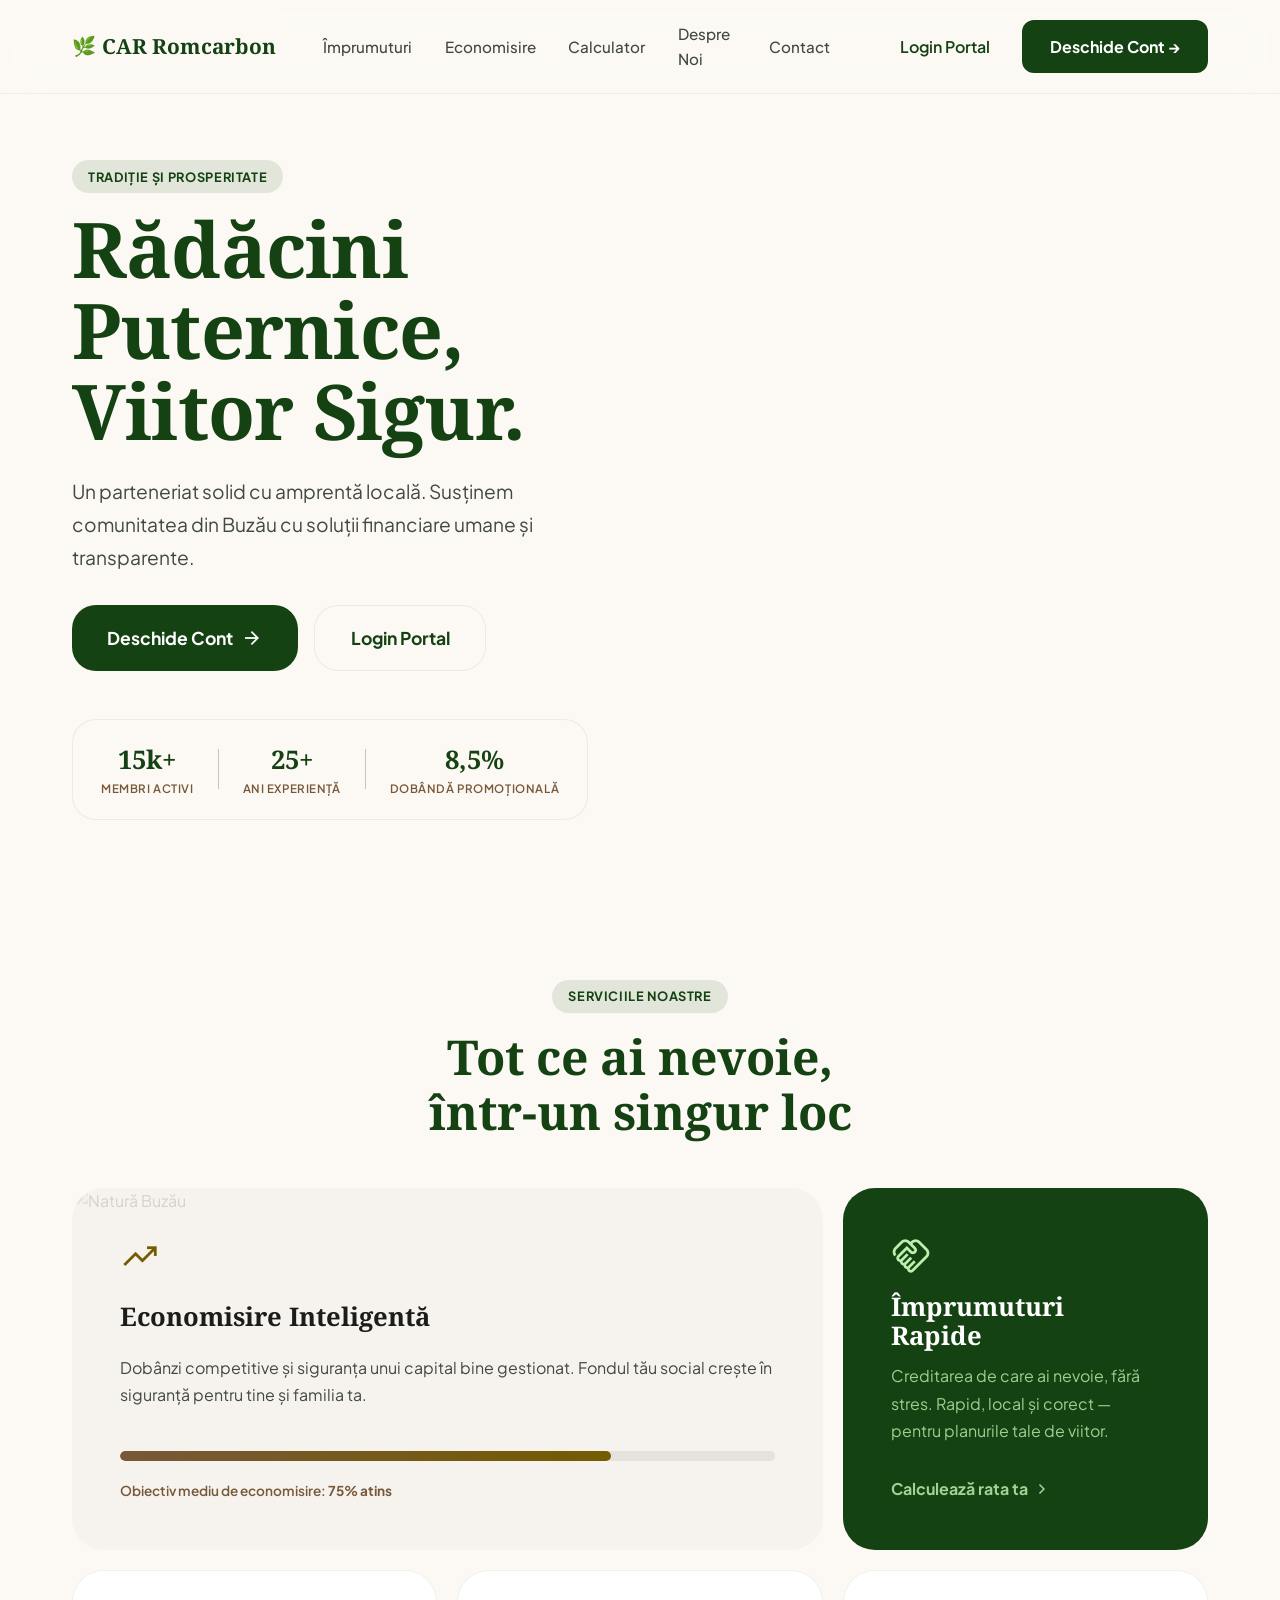
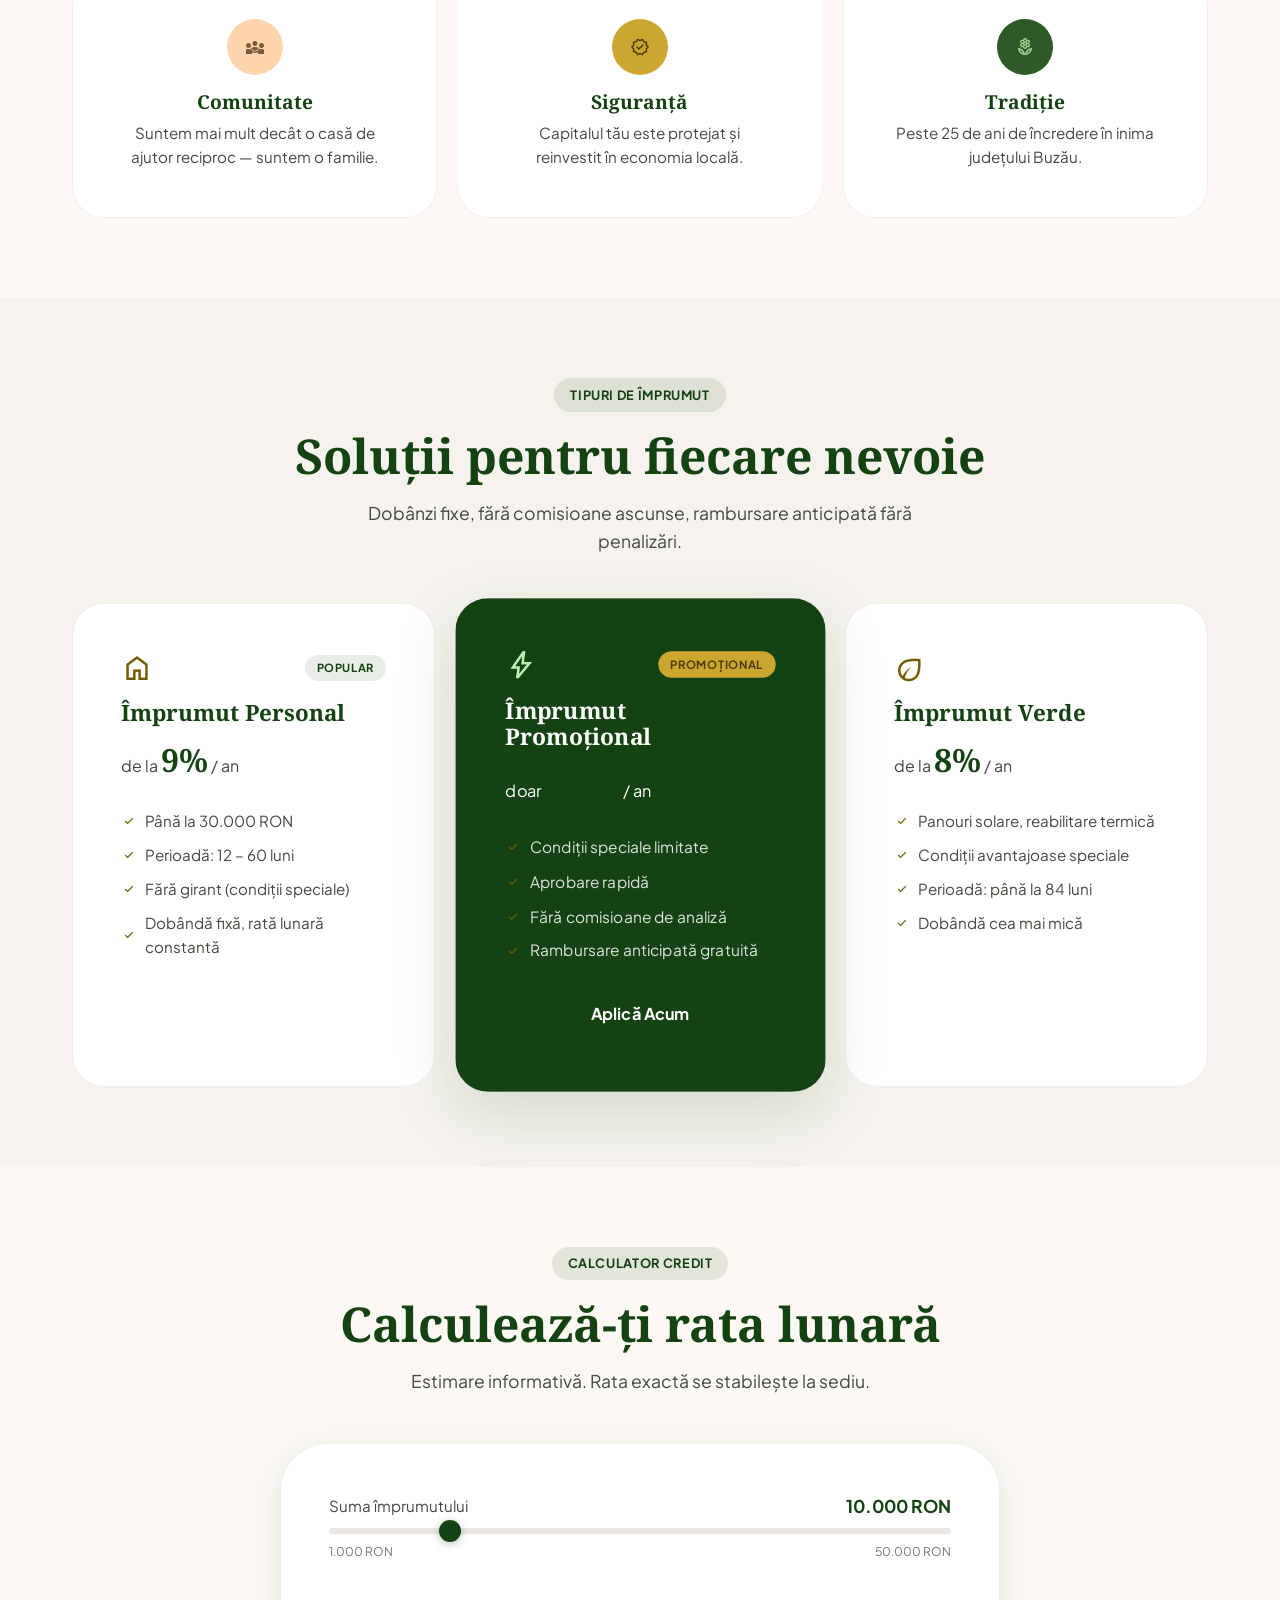
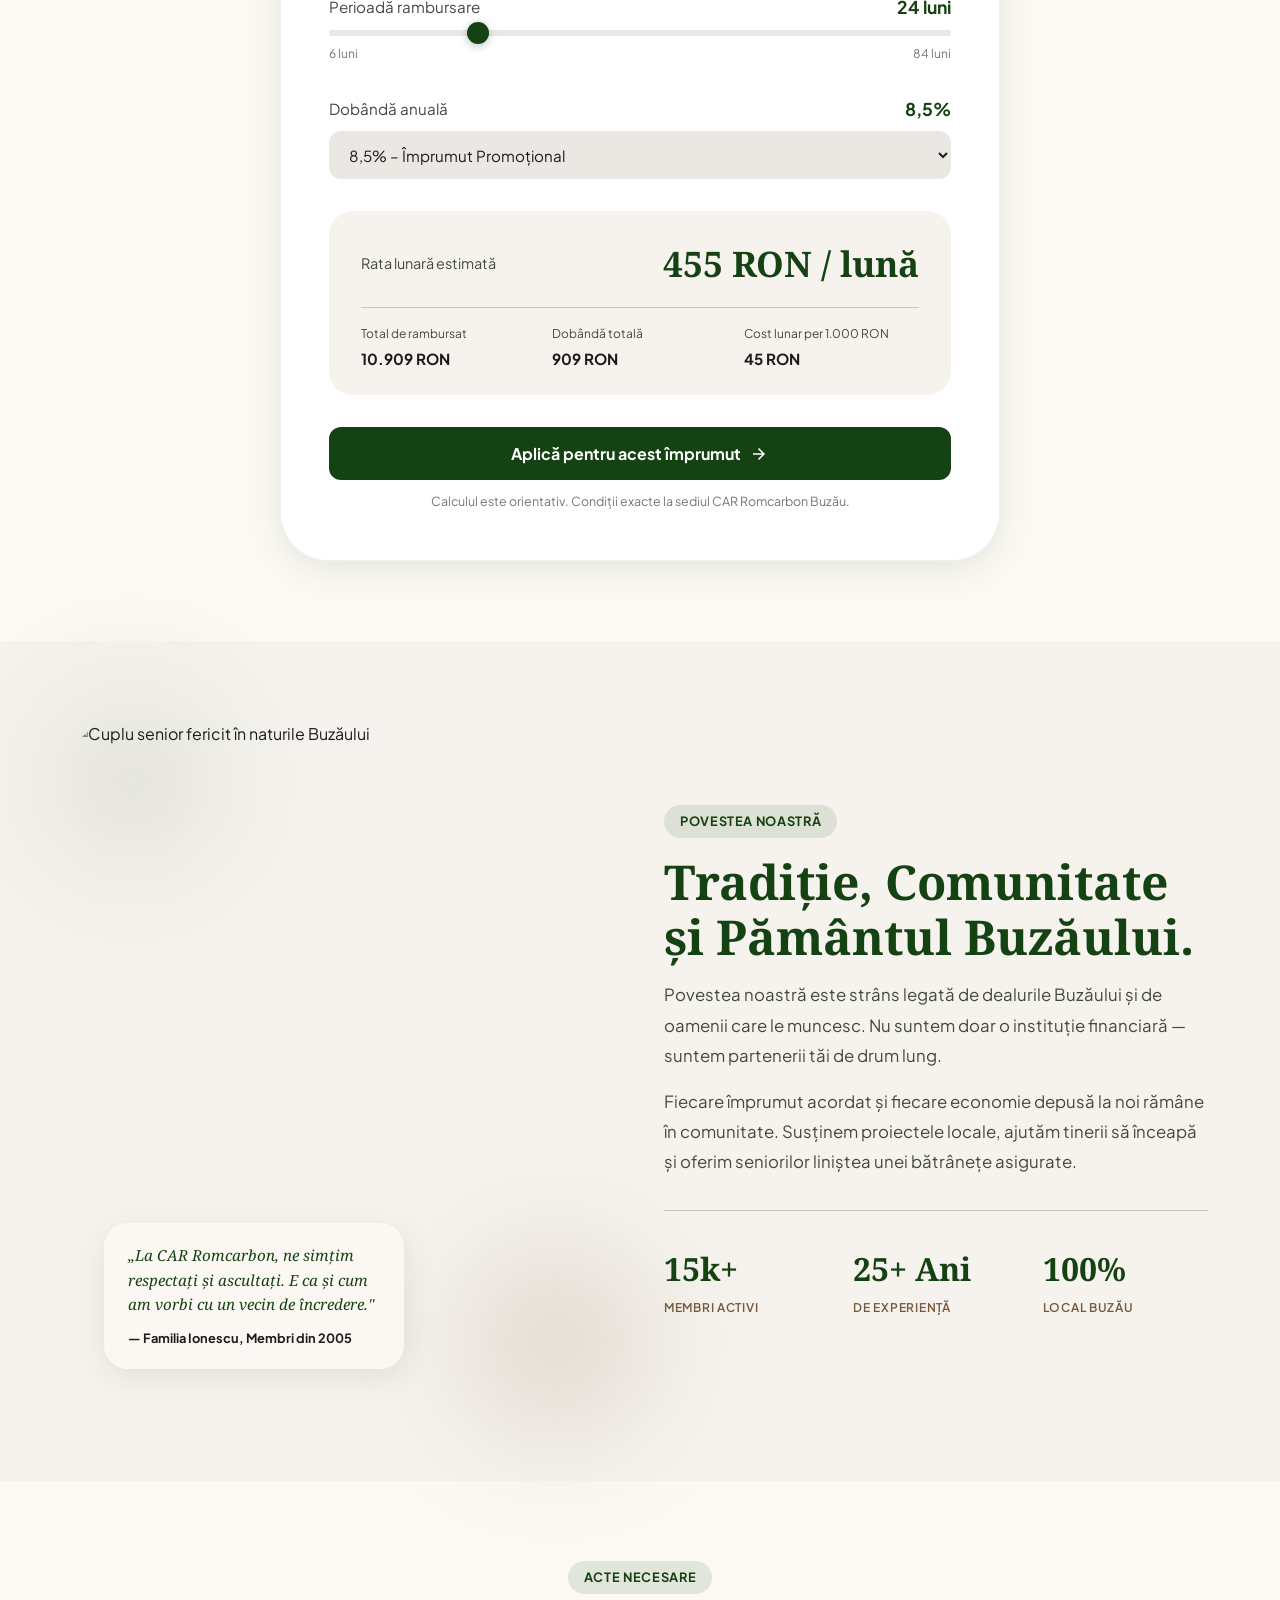
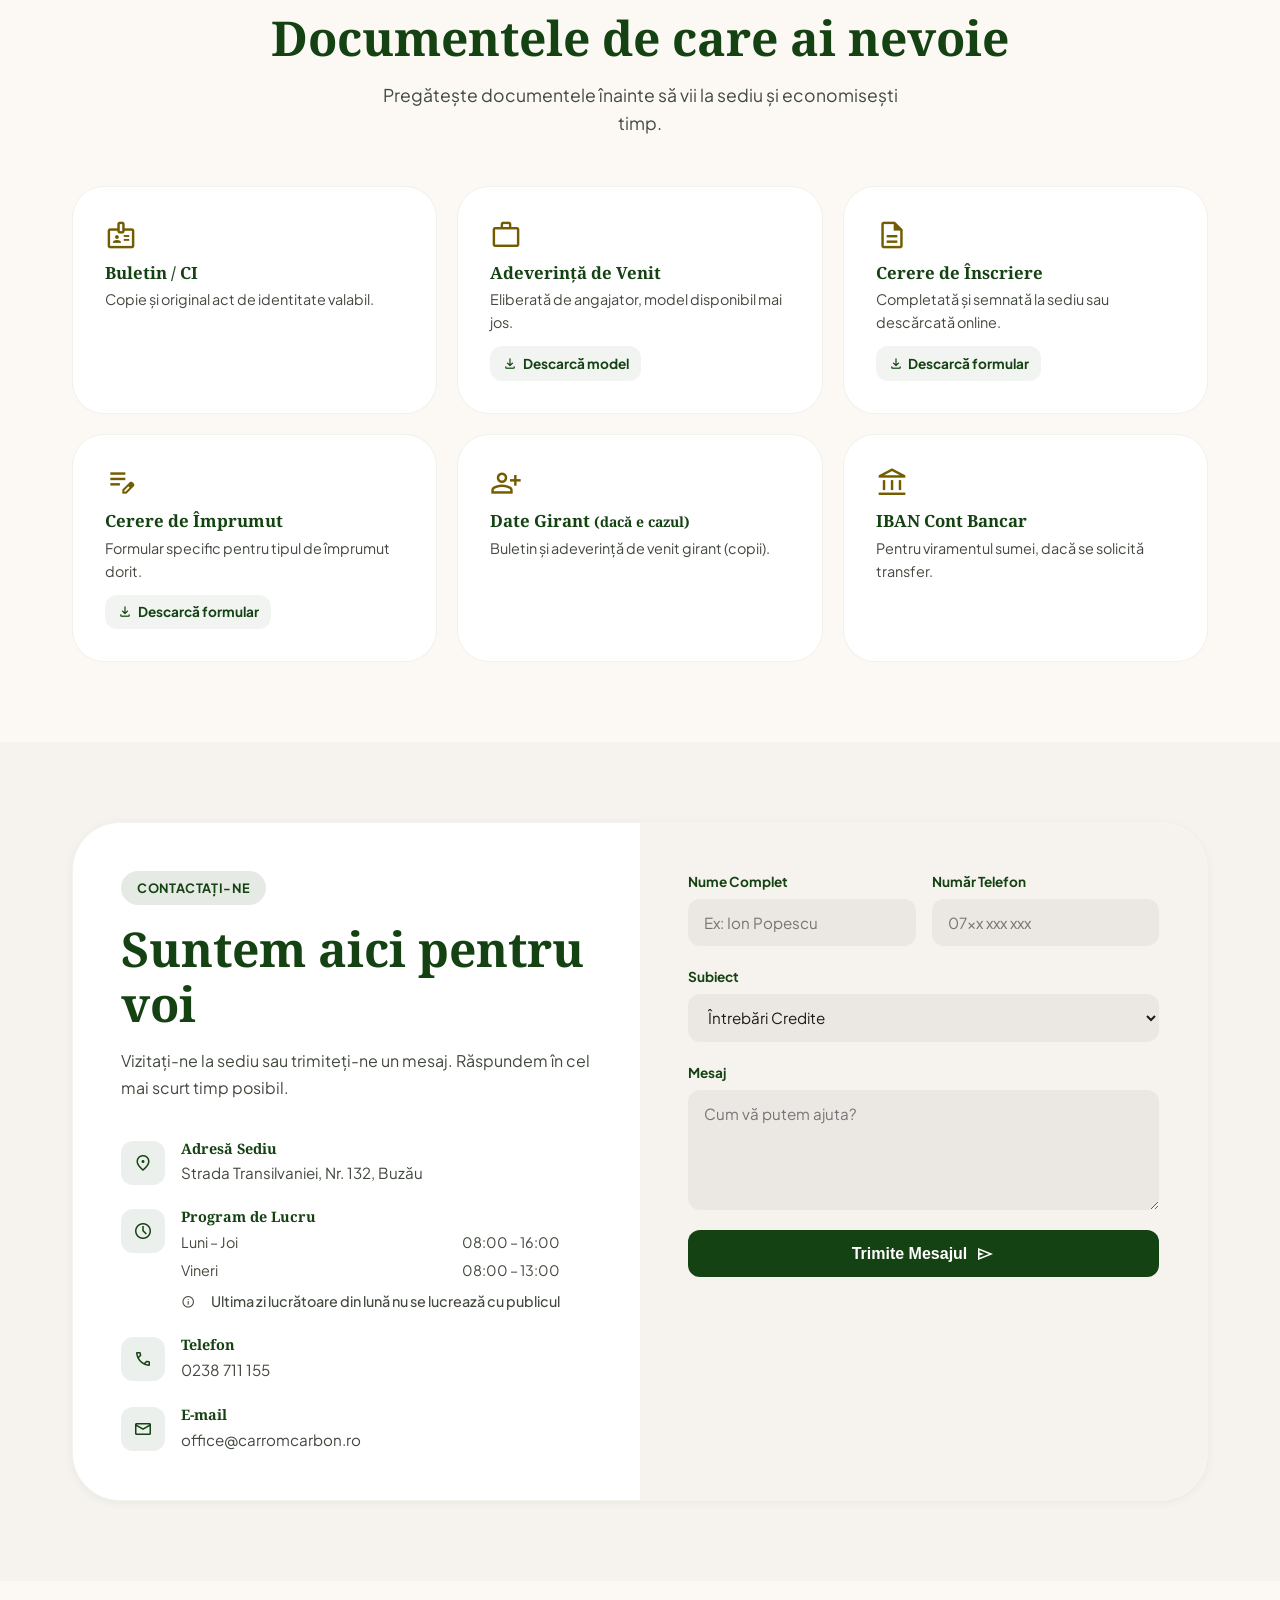
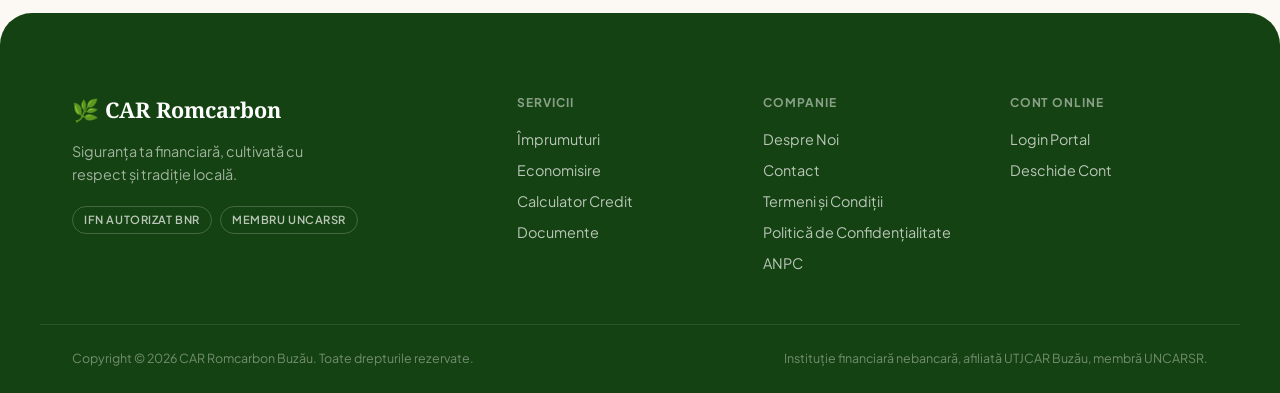
==== commit 8dfaedde: "feat: Fully dynamic loan cards and Hero injected via config.json" ====
--- a/index.html
+++ b/index.html
@@ -69,7 +69,7 @@
       <div class="stat-divider"></div>
       <div class="stat"><span class="stat-num">25+</span><span class="stat-label">Ani Experiență</span></div>
       <div class="stat-divider"></div>
-      <div class="stat"><span class="stat-num">8,5%</span><span class="stat-label">Dobândă Promoțională</span></div>
+      <div class="stat"><span class="stat-num" id="heroPromoRate">8,5%</span><span class="stat-label">Dobândă Promoțională</span></div>
     </div>
   </div>
 </section>
@@ -140,49 +140,8 @@
       <h2 class="section-title">Soluții pentru fiecare nevoie</h2>
       <p class="section-desc">Dobânzi fixe, fără comisioane ascunse, rambursare anticipată fără penalizări.</p>
     </div>
-    <div class="loans-grid fade-in">
-      <div class="loan-card">
-        <div class="loan-header">
-          <span class="material-symbols-outlined">home</span>
-          <span class="loan-badge">Popular</span>
-        </div>
-        <h3 class="loan-name">Împrumut Personal</h3>
-        <div class="loan-rate">de la <strong>9%</strong> / an</div>
-        <ul class="loan-features">
-          <li><span class="material-symbols-outlined">check</span> Până la 30.000 RON</li>
-          <li><span class="material-symbols-outlined">check</span> Perioadă: 12 – 60 luni</li>
-          <li><span class="material-symbols-outlined">check</span> Fără girant (condiții speciale)</li>
-          <li><span class="material-symbols-outlined">check</span> Dobândă fixă, rată lunară constantă</li>
-        </ul>
-      </div>
-      <div class="loan-card loan-card-featured">
-        <div class="loan-header">
-          <span class="material-symbols-outlined">bolt</span>
-          <span class="loan-badge loan-badge-promo">Promoțional</span>
-        </div>
-        <h3 class="loan-name">Împrumut Promoțional</h3>
-        <div class="loan-rate">doar <strong>8,5%</strong> / an</div>
-        <ul class="loan-features">
-          <li><span class="material-symbols-outlined">check</span> Condiții speciale limitate</li>
-          <li><span class="material-symbols-outlined">check</span> Aprobare rapidă</li>
-          <li><span class="material-symbols-outlined">check</span> Fără comisioane de analiză</li>
-          <li><span class="material-symbols-outlined">check</span> Rambursare anticipată gratuită</li>
-        </ul>
-        <a href="https://uncaronline.ro/" target="_blank" rel="noopener" class="btn-primary" style="margin-top:1.5rem;display:block;text-align:center">Aplică Acum</a>
-      </div>
-      <div class="loan-card">
-        <div class="loan-header">
-          <span class="material-symbols-outlined">eco</span>
-        </div>
-        <h3 class="loan-name">Împrumut Verde</h3>
-        <div class="loan-rate">de la <strong>8%</strong> / an</div>
-        <ul class="loan-features">
-          <li><span class="material-symbols-outlined">check</span> Panouri solare, reabilitare termică</li>
-          <li><span class="material-symbols-outlined">check</span> Condiții avantajoase speciale</li>
-          <li><span class="material-symbols-outlined">check</span> Perioadă: până la 84 luni</li>
-          <li><span class="material-symbols-outlined">check</span> Dobândă cea mai mică</li>
-        </ul>
-      </div>
+    <div class="loans-grid fade-in" id="dynamicLoanCards">
+      <!-- Populare din script data/config.json -->
     </div>
   </div>
 </section>
@@ -219,10 +178,7 @@
             <strong id="rateDisplay">9%</strong>
           </div>
           <select id="rateSelect" class="sim-select">
-            <option value="8">8% – Împrumut Verde (cel mai avantajos)</option>
-            <option value="8.5">8,5% – Promoțional</option>
-            <option value="9" selected>9% – Standard</option>
-            <option value="10">10% – Fără girant</option>
+            <!-- Populated via javascript from config.json -->
           </select>
         </div>
         <div class="sim-result">
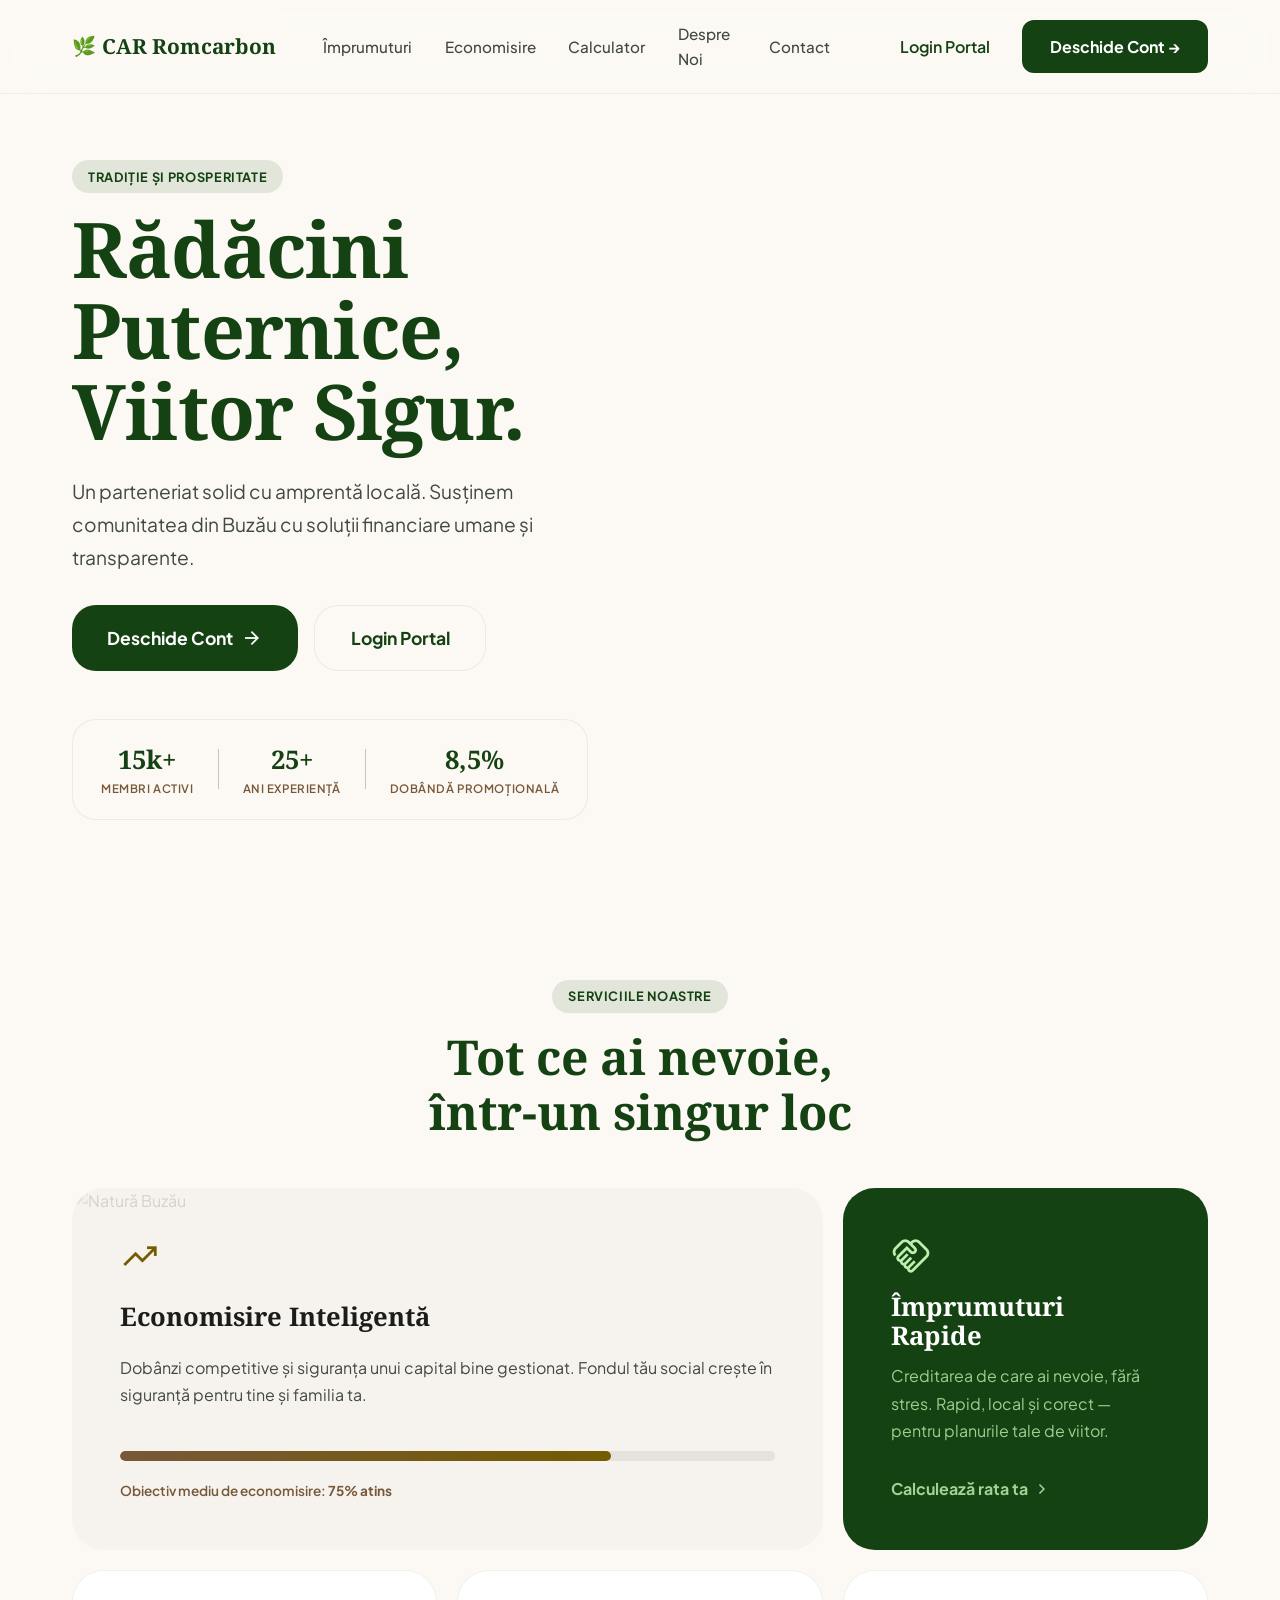
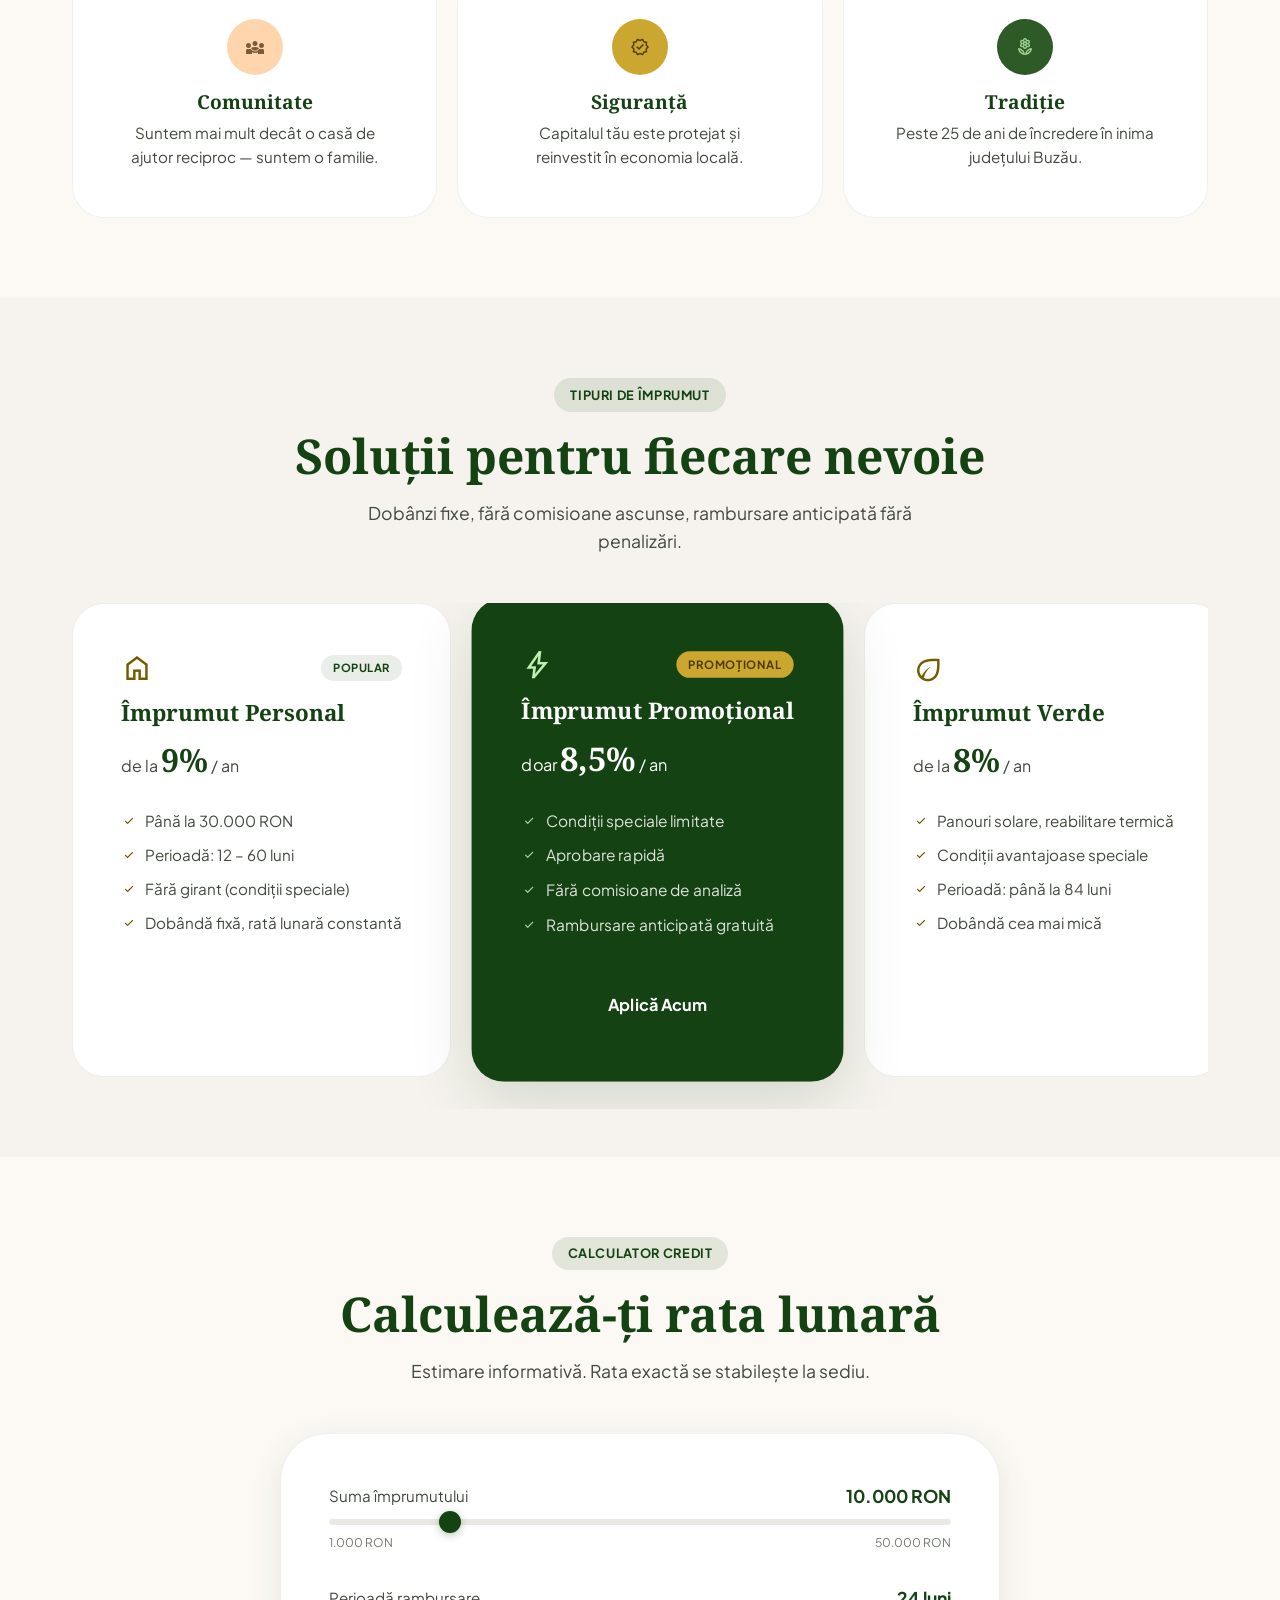
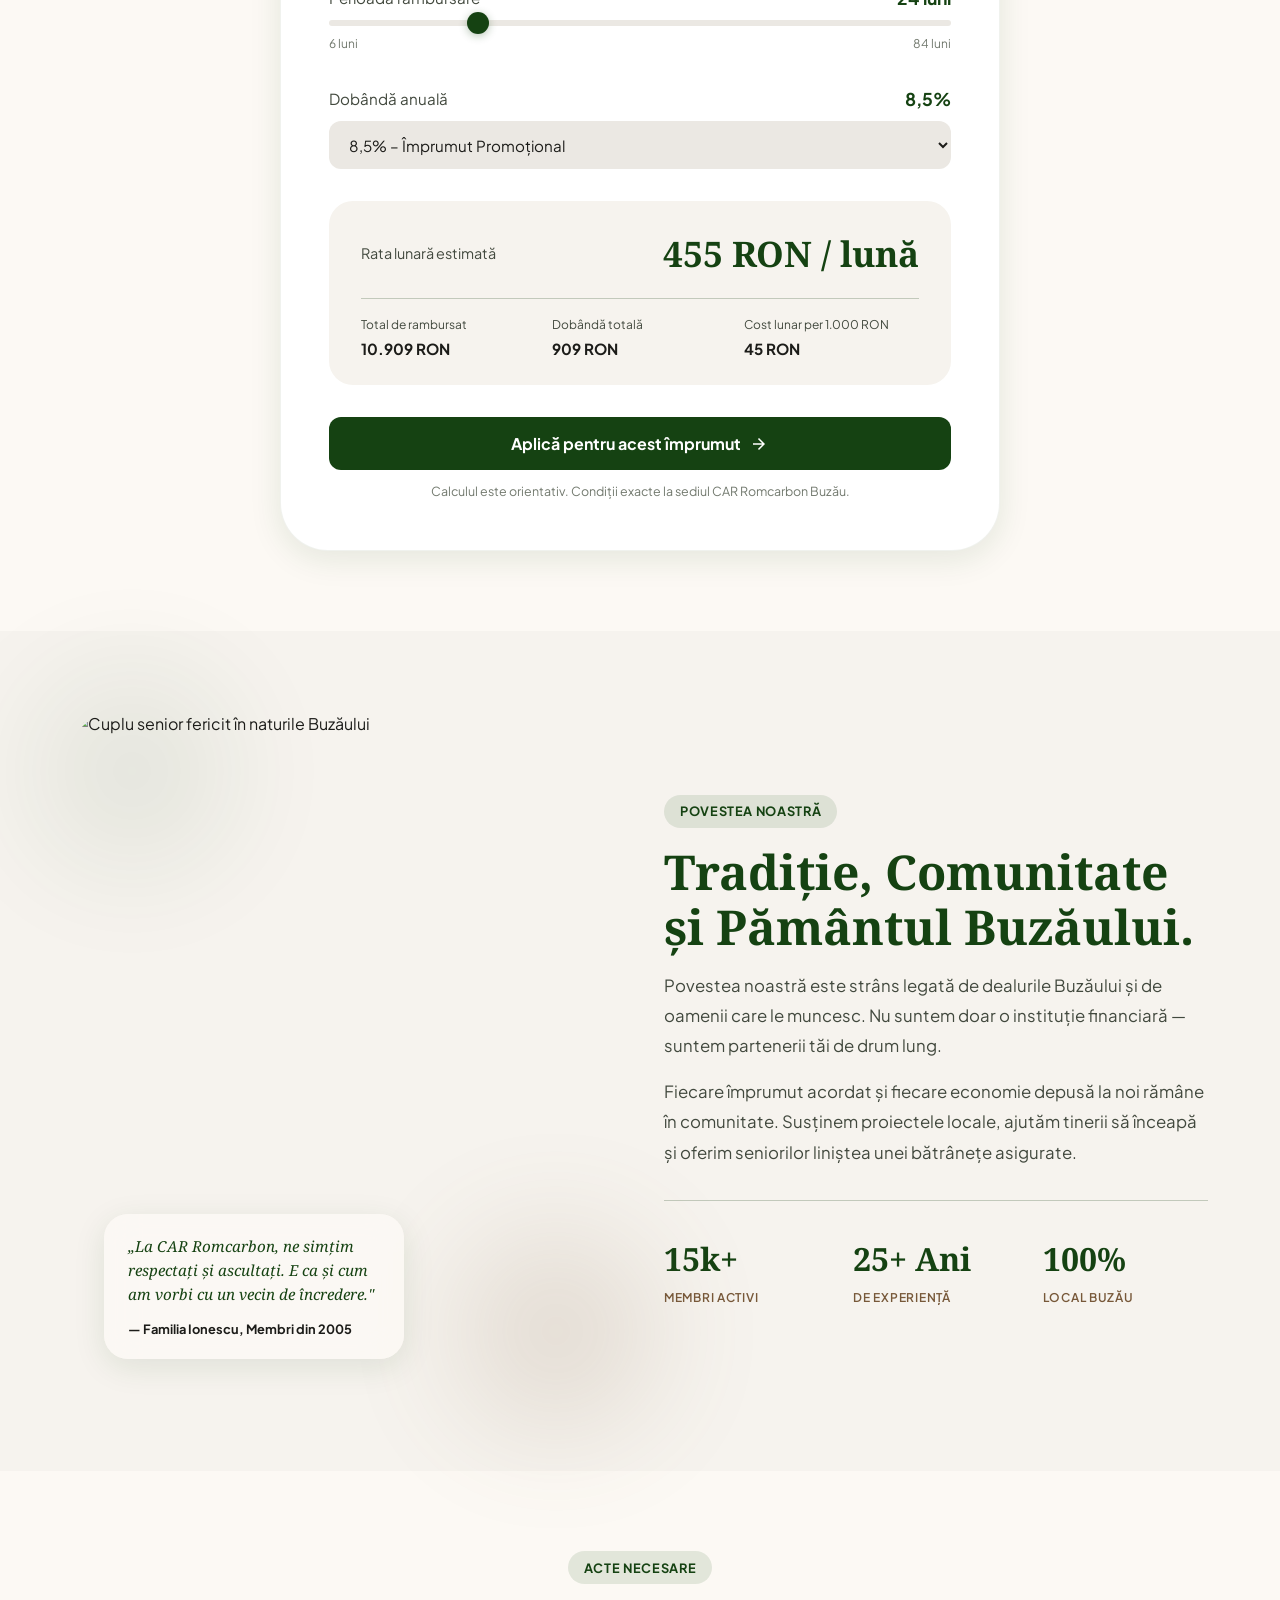
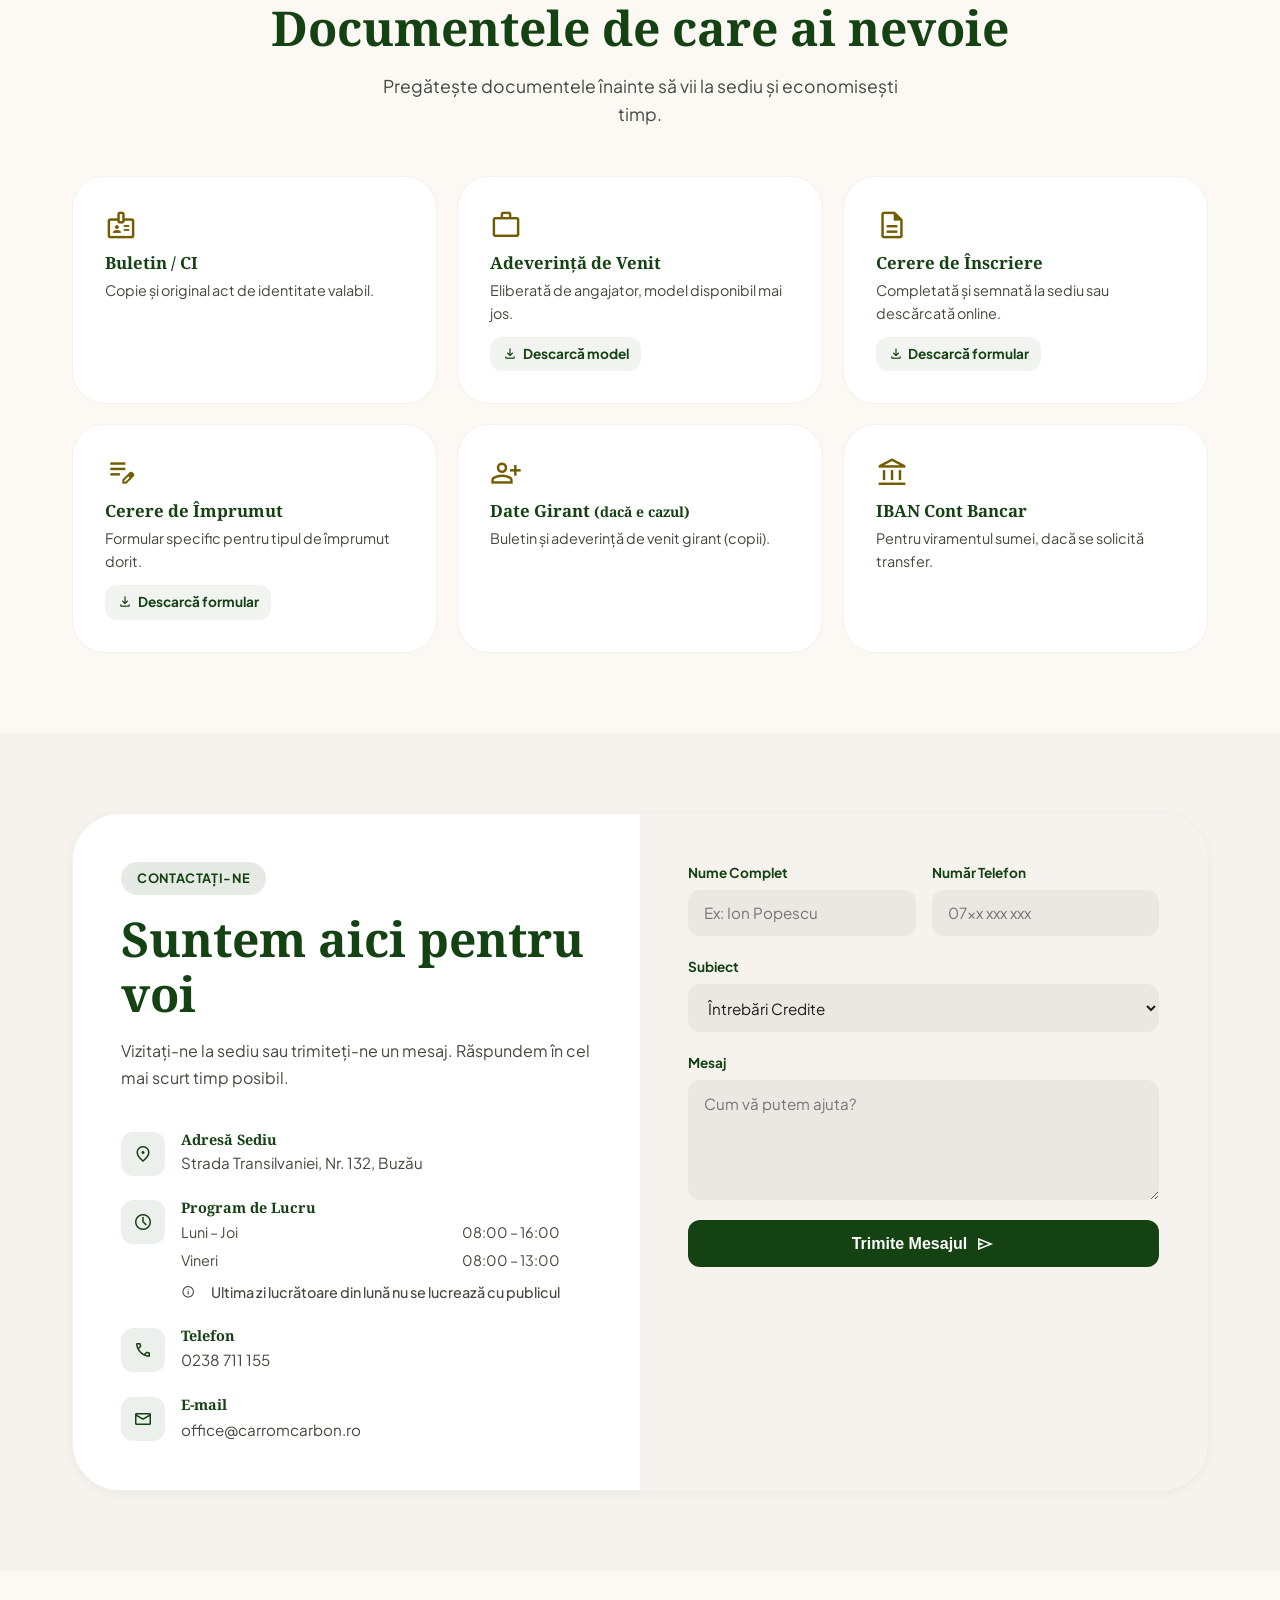
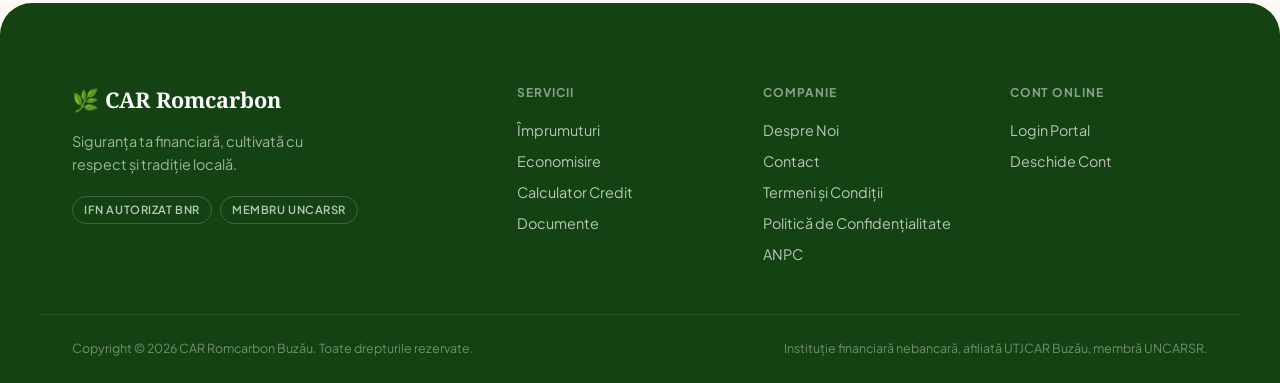
==== commit 05613cc5: "chore: sync formatting and final layout adjustments" ====
--- a/index.html
+++ b/index.html
@@ -1,416 +1,438 @@
 <!DOCTYPE html>
 <html lang="ro">
+
 <head>
   <meta charset="UTF-8" />
   <meta name="viewport" content="width=device-width, initial-scale=1.0" />
   <title>CAR Romcarbon Buzău – Împrumuturi și Economisire Avantajoase</title>
-  <meta name="description" content="CAR Romcarbon Buzău – Casa ta de Ajutor Reciproc cu tradiție de 25+ ani. Împrumuturi avantajoase, fond social de economisire, fără comisioane ascunse. Devino membru astăzi!" />
-  <meta name="keywords" content="CAR Buzău, împrumut nebancar Buzău, Casa de Ajutor Reciproc Romcarbon, credit nebancar Buzău, economisire Buzău, fond social" />
+  <meta name="description"
+    content="CAR Romcarbon Buzău – Casa ta de Ajutor Reciproc cu tradiție de 25+ ani. Împrumuturi avantajoase, fond social de economisire, fără comisioane ascunse. Devino membru astăzi!" />
+  <meta name="keywords"
+    content="CAR Buzău, împrumut nebancar Buzău, Casa de Ajutor Reciproc Romcarbon, credit nebancar Buzău, economisire Buzău, fond social" />
   <meta name="robots" content="index, follow" />
   <link rel="canonical" href="https://carromcarbon.ro/" />
   <!-- Open Graph -->
   <meta property="og:title" content="CAR Romcarbon Buzău – Împrumuturi și Economisire" />
-  <meta property="og:description" content="Partenerul tău financiar de încredere în Buzău. Împrumuturi rapide, dobânzi fixe, economii sigure." />
+  <meta property="og:description"
+    content="Partenerul tău financiar de încredere în Buzău. Împrumuturi rapide, dobânzi fixe, economii sigure." />
   <meta property="og:type" content="website" />
   <meta property="og:locale" content="ro_RO" />
   <!-- Fonts -->
   <link rel="preconnect" href="https://fonts.googleapis.com" />
   <link rel="preconnect" href="https://fonts.gstatic.com" crossorigin />
-  <link href="https://fonts.googleapis.com/css2?family=Noto+Serif:ital,wght@0,400;0,700;1,400&family=Plus+Jakarta+Sans:wght@400;500;600;700&display=swap" rel="stylesheet" />
-  <link href="https://fonts.googleapis.com/css2?family=Material+Symbols+Outlined:opsz,wght,FILL,GRAD@24,400,0,0" rel="stylesheet" />
+  <link
+    href="https://fonts.googleapis.com/css2?family=Noto+Serif:ital,wght@0,400;0,700;1,400&family=Plus+Jakarta+Sans:wght@400;500;600;700&display=swap"
+    rel="stylesheet" />
+  <link href="https://fonts.googleapis.com/css2?family=Material+Symbols+Outlined:opsz,wght,FILL,GRAD@24,400,0,0"
+    rel="stylesheet" />
   <link rel="stylesheet" href="src/style.css" />
 </head>
+
 <body>
 
-<!-- ===================== NAVIGATION ===================== -->
-<nav class="nav" id="navbar">
-  <div class="nav-inner">
-    <a href="#" class="nav-logo">
-      <span class="nav-logo-icon">🌿</span>
-      CAR Romcarbon
-    </a>
-    <div class="nav-links" id="navLinks">
-      <a href="#servicii" class="nav-link">Împrumuturi</a>
-      <a href="#economisire" class="nav-link">Economisire</a>
-      <a href="#simulator" class="nav-link">Calculator</a>
-      <a href="#despre" class="nav-link">Despre Noi</a>
-      <a href="#contact" class="nav-link">Contact</a>
-    </div>
-    <div class="nav-ctas">
-      <a href="https://uncaronline.ro/" target="_blank" rel="noopener" class="btn-ghost">Login Portal</a>
-      <a href="https://uncaronline.ro/" target="_blank" rel="noopener" class="btn-primary">Deschide Cont →</a>
-    </div>
-    <button class="nav-hamburger" id="hamburger" aria-label="Meniu">
-      <span></span><span></span><span></span>
-    </button>
-  </div>
-</nav>
-
-<!-- ===================== HERO ===================== -->
-<section class="hero" id="acasa">
-  <div class="hero-bg">
-    <img src="https://images.unsplash.com/photo-1500382017468-9049fed747ef?w=1600&q=80" alt="Dealurile Buzăului – peisaj natural" class="hero-img" />
-    <div class="hero-overlay"></div>
-  </div>
-  <div class="hero-content">
-    <span class="badge">Tradiție și Prosperitate</span>
-    <h1 class="hero-title">Rădăcini Puternice,<br/>Viitor Sigur.</h1>
-    <p class="hero-subtitle">Un parteneriat solid cu amprentă locală. Susținem comunitatea din Buzău cu soluții financiare umane și transparente.</p>
-    <div class="hero-ctas">
-      <a href="https://uncaronline.ro/" target="_blank" rel="noopener" class="btn-primary btn-lg">
-        Deschide Cont <span class="material-symbols-outlined">arrow_forward</span>
+  <!-- ===================== NAVIGATION ===================== -->
+  <nav class="nav" id="navbar">
+    <div class="nav-inner">
+      <a href="#" class="nav-logo">
+        <span class="nav-logo-icon">🌿</span>
+        CAR Romcarbon
       </a>
-      <a href="https://uncaronline.ro/" target="_blank" rel="noopener" class="btn-glass btn-lg">
-        Login Portal
-      </a>
-    </div>
-    <div class="hero-stats">
-      <div class="stat"><span class="stat-num">15k+</span><span class="stat-label">Membri Activi</span></div>
-      <div class="stat-divider"></div>
-      <div class="stat"><span class="stat-num">25+</span><span class="stat-label">Ani Experiență</span></div>
-      <div class="stat-divider"></div>
-      <div class="stat"><span class="stat-num" id="heroPromoRate">8,5%</span><span class="stat-label">Dobândă Promoțională</span></div>
-    </div>
-  </div>
-</section>
-
-<!-- ===================== BENTO SERVICES ===================== -->
-<section class="section" id="servicii">
-  <div class="container">
-    <div class="section-header fade-in">
-      <span class="badge">Serviciile Noastre</span>
-      <h2 class="section-title">Tot ce ai nevoie,<br/>într-un singur loc</h2>
-    </div>
-    <div class="bento-grid fade-in">
-      <!-- Smart Savings Card -->
-      <div class="bento-card bento-savings" id="economisire">
-        <div class="bento-card-content">
-          <span class="material-symbols-outlined bento-icon" style="color:var(--tertiary)">trending_up</span>
-          <h3 class="bento-title">Economisire Inteligentă</h3>
-          <p class="bento-desc">Dobânzi competitive și siguranța unui capital bine gestionat. Fondul tău social crește în siguranță pentru tine și familia ta.</p>
-          <div class="prosperity-bar">
-            <div class="prosperity-fill" data-target="75"></div>
-          </div>
-          <p class="prosperity-label">Obiectiv mediu de economisire: <strong>75% atins</strong></p>
-        </div>
-        <div class="bento-bg-img">
-          <img src="https://images.unsplash.com/photo-1470252649378-9c29740c9fa8?w=600&q=70" alt="Natură Buzău" />
-        </div>
-      </div>
-      <!-- Quick Loans Card -->
-      <div class="bento-card bento-loans">
-        <span class="material-symbols-outlined bento-icon" style="color:var(--primary-fixed)">handshake</span>
-        <h3 class="bento-title" style="color:#fff">Împrumuturi Rapide</h3>
-        <p style="color:var(--on-primary-container); line-height:1.7; margin-bottom:2rem">Creditarea de care ai nevoie, fără stres. Rapid, local și corect — pentru planurile tale de viitor.</p>
-        <a href="#simulator" class="bento-link">
-          Calculează rata ta <span class="material-symbols-outlined">chevron_right</span>
+      <div class="nav-links" id="navLinks">
+        <a href="#servicii" class="nav-link">Împrumuturi</a>
+        <a href="#economisire" class="nav-link">Economisire</a>
+        <a href="#simulator" class="nav-link">Calculator</a>
+        <a href="#despre" class="nav-link">Despre Noi</a>
+        <a href="#contact" class="nav-link">Contact</a>
+      </div>
+      <div class="nav-ctas">
+        <a href="https://uncaronline.ro/" target="_blank" rel="noopener" class="btn-ghost">Login Portal</a>
+        <a href="https://uncaronline.ro/register/sunteti-membru/BZ071" target="_blank" rel="noopener" class="btn-primary">Deschide Cont →</a>
+      </div>
+      <button class="nav-hamburger" id="hamburger" aria-label="Meniu">
+        <span></span><span></span><span></span>
+      </button>
+    </div>
+  </nav>
+
+  <!-- ===================== HERO ===================== -->
+  <section class="hero" id="acasa">
+    <div class="hero-bg">
+      <img src="https://images.unsplash.com/photo-1500382017468-9049fed747ef?w=1600&q=80"
+        alt="Dealurile Buzăului – peisaj natural" class="hero-img" />
+      <div class="hero-overlay"></div>
+    </div>
+    <div class="hero-content">
+      <span class="badge">Tradiție și Prosperitate</span>
+      <h1 class="hero-title">Rădăcini Puternice,<br />Viitor Sigur.</h1>
+      <p class="hero-subtitle">Un parteneriat solid cu amprentă locală. Susținem comunitatea din Buzău cu soluții
+        financiare umane și transparente.</p>
+      <div class="hero-ctas">
+        <a href="https://uncaronline.ro/register/sunteti-membru/BZ071" target="_blank" rel="noopener" class="btn-primary btn-lg">
+          Deschide Cont <span class="material-symbols-outlined">arrow_forward</span>
         </a>
-      </div>
-      <!-- Feature cards -->
-      <div class="bento-card bento-feature fade-in">
-        <div class="feature-icon-wrap" style="background:var(--secondary-container)">
-          <span class="material-symbols-outlined" style="color:var(--on-secondary-container)">diversity_3</span>
-        </div>
-        <h4 class="feature-title">Comunitate</h4>
-        <p class="feature-desc">Suntem mai mult decât o casă de ajutor reciproc — suntem o familie.</p>
-      </div>
-      <div class="bento-card bento-feature fade-in">
-        <div class="feature-icon-wrap" style="background:var(--tertiary-container)">
-          <span class="material-symbols-outlined" style="color:var(--on-tertiary-container)">verified</span>
-        </div>
-        <h4 class="feature-title">Siguranță</h4>
-        <p class="feature-desc">Capitalul tău este protejat și reinvestit în economia locală.</p>
-      </div>
-      <div class="bento-card bento-feature fade-in">
-        <div class="feature-icon-wrap" style="background:var(--primary-container)">
-          <span class="material-symbols-outlined" style="color:var(--on-primary-container)">local_florist</span>
-        </div>
-        <h4 class="feature-title">Tradiție</h4>
-        <p class="feature-desc">Peste 25 de ani de încredere în inima județului Buzău.</p>
-      </div>
-    </div>
-  </div>
-</section>
-
-<!-- ===================== LOAN TYPES ===================== -->
-<section class="section section-alt" id="imprumuturi">
-  <div class="container">
-    <div class="section-header fade-in">
-      <span class="badge">Tipuri de Împrumut</span>
-      <h2 class="section-title">Soluții pentru fiecare nevoie</h2>
-      <p class="section-desc">Dobânzi fixe, fără comisioane ascunse, rambursare anticipată fără penalizări.</p>
-    </div>
-    <div class="loans-grid fade-in" id="dynamicLoanCards">
-      <!-- Populare din script data/config.json -->
-    </div>
-  </div>
-</section>
-
-<!-- ===================== LOAN SIMULATOR ===================== -->
-<section class="section" id="simulator">
-  <div class="container">
-    <div class="section-header fade-in">
-      <span class="badge">Calculator Credit</span>
-      <h2 class="section-title">Calculează-ți rata lunară</h2>
-      <p class="section-desc">Estimare informativă. Rata exactă se stabilește la sediu.</p>
-    </div>
-    <div class="simulator-wrap fade-in">
-      <div class="simulator-card">
-        <div class="slider-group">
-          <div class="slider-label">
-            <span>Suma împrumutului</span>
-            <strong id="amountDisplay">10.000 RON</strong>
-          </div>
-          <input type="range" id="amountSlider" class="slider" min="1000" max="50000" step="500" value="10000" />
-          <div class="slider-range"><span>1.000 RON</span><span>50.000 RON</span></div>
-        </div>
-        <div class="slider-group">
-          <div class="slider-label">
-            <span>Perioadă rambursare</span>
-            <strong id="periodDisplay">24 luni</strong>
-          </div>
-          <input type="range" id="periodSlider" class="slider" min="6" max="84" step="6" value="24" />
-          <div class="slider-range"><span>6 luni</span><span>84 luni</span></div>
-        </div>
-        <div class="slider-group">
-          <div class="slider-label">
-            <span>Dobândă anuală</span>
-            <strong id="rateDisplay">9%</strong>
-          </div>
-          <select id="rateSelect" class="sim-select">
-            <!-- Populated via javascript from config.json -->
-          </select>
-        </div>
-        <div class="sim-result">
-          <div class="sim-result-main">
-            <span class="sim-result-label">Rata lunară estimată</span>
-            <span class="sim-result-value" id="monthlyResult">—</span>
-          </div>
-          <div class="sim-result-details">
-            <div><span>Total de rambursat</span><strong id="totalResult">—</strong></div>
-            <div><span>Dobândă totală</span><strong id="interestResult">—</strong></div>
-            <div><span>Cost lunar per 1.000 RON</span><strong id="costResult">—</strong></div>
-          </div>
-        </div>
-        <div class="sim-cta">
-          <a href="https://uncaronline.ro/" target="_blank" rel="noopener" class="btn-primary" style="width:100%;justify-content:center">
-            Aplică pentru acest împrumut <span class="material-symbols-outlined">arrow_forward</span>
+        <a href="https://uncaronline.ro/" target="_blank" rel="noopener" class="btn-glass btn-lg">
+          Login Portal
+        </a>
+      </div>
+      <div class="hero-stats">
+        <div class="stat"><span class="stat-num">15k+</span><span class="stat-label">Membri Activi</span></div>
+        <div class="stat-divider"></div>
+        <div class="stat"><span class="stat-num">25+</span><span class="stat-label">Ani Experiență</span></div>
+        <div class="stat-divider"></div>
+        <div class="stat"><span class="stat-num" id="heroPromoRate">8,5%</span><span class="stat-label">Dobândă
+            Promoțională</span></div>
+      </div>
+    </div>
+  </section>
+
+  <!-- ===================== BENTO SERVICES ===================== -->
+  <section class="section" id="servicii">
+    <div class="container">
+      <div class="section-header fade-in">
+        <span class="badge">Serviciile Noastre</span>
+        <h2 class="section-title">Tot ce ai nevoie,<br />într-un singur loc</h2>
+      </div>
+      <div class="bento-grid fade-in">
+        <!-- Smart Savings Card -->
+        <div class="bento-card bento-savings" id="economisire">
+          <div class="bento-card-content">
+            <span class="material-symbols-outlined bento-icon" style="color:var(--tertiary)">trending_up</span>
+            <h3 class="bento-title">Economisire Inteligentă</h3>
+            <p class="bento-desc">Dobânzi competitive și siguranța unui capital bine gestionat. Fondul tău social crește
+              în siguranță pentru tine și familia ta.</p>
+            <div class="prosperity-bar">
+              <div class="prosperity-fill" data-target="75"></div>
+            </div>
+            <p class="prosperity-label">Obiectiv mediu de economisire: <strong>75% atins</strong></p>
+          </div>
+          <div class="bento-bg-img">
+            <img src="https://images.unsplash.com/photo-1470252649378-9c29740c9fa8?w=600&q=70" alt="Natură Buzău" />
+          </div>
+        </div>
+        <!-- Quick Loans Card -->
+        <div class="bento-card bento-loans">
+          <span class="material-symbols-outlined bento-icon" style="color:var(--primary-fixed)">handshake</span>
+          <h3 class="bento-title" style="color:#fff">Împrumuturi Rapide</h3>
+          <p style="color:var(--on-primary-container); line-height:1.7; margin-bottom:2rem">Creditarea de care ai
+            nevoie, fără stres. Rapid, local și corect — pentru planurile tale de viitor.</p>
+          <a href="#simulator" class="bento-link">
+            Calculează rata ta <span class="material-symbols-outlined">chevron_right</span>
           </a>
-          <p class="sim-disclaimer">Calculul este orientativ. Condiții exacte la sediul CAR Romcarbon Buzău.</p>
-        </div>
-      </div>
-    </div>
-  </div>
-</section>
-
-<!-- ===================== ABOUT ===================== -->
-<section class="section section-alt" id="despre">
-  <div class="container">
-    <div class="about-grid fade-in">
-      <div class="about-img-col">
-        <div class="about-img-wrap">
-          <img src="https://images.unsplash.com/photo-1447933601403-0c6688de566e?w=700&q=80" alt="Cuplu senior fericit în naturile Buzăului" class="about-img" />
-          <div class="about-blob about-blob-1"></div>
-          <div class="about-blob about-blob-2"></div>
-          <div class="testimonial-float">
-            <p class="testimonial-text">„La CAR Romcarbon, ne simțim respectați și ascultați. E ca și cum am vorbi cu un vecin de încredere."</p>
-            <p class="testimonial-author">— Familia Ionescu, Membri din 2005</p>
-          </div>
-        </div>
-      </div>
-      <div class="about-text-col">
-        <span class="badge">Povestea Noastră</span>
-        <h2 class="section-title" style="margin-top:1rem">Tradiție, Comunitate și Pământul Buzăului.</h2>
-        <p class="about-p">Povestea noastră este strâns legată de dealurile Buzăului și de oamenii care le muncesc. Nu suntem doar o instituție financiară — suntem partenerii tăi de drum lung.</p>
-        <p class="about-p">Fiecare împrumut acordat și fiecare economie depusă la noi rămâne în comunitate. Susținem proiectele locale, ajutăm tinerii să înceapă și oferim seniorilor liniștea unei bătrânețe asigurate.</p>
-        <div class="about-stats">
-          <div class="about-stat">
-            <span class="about-stat-num">15k+</span>
-            <span class="about-stat-label">Membri Activi</span>
-          </div>
-          <div class="about-stat">
-            <span class="about-stat-num">25+ Ani</span>
-            <span class="about-stat-label">De Experiență</span>
-          </div>
-          <div class="about-stat">
-            <span class="about-stat-num">100%</span>
-            <span class="about-stat-label">Local Buzău</span>
-          </div>
-        </div>
-      </div>
-    </div>
-  </div>
-</section>
-
-<!-- ===================== DOCUMENTS ===================== -->
-<section class="section" id="documente">
-  <div class="container">
-    <div class="section-header fade-in">
-      <span class="badge">Acte Necesare</span>
-      <h2 class="section-title">Documentele de care ai nevoie</h2>
-      <p class="section-desc">Pregătește documentele înainte să vii la sediu și economisești timp.</p>
-    </div>
-    <div class="docs-grid fade-in">
-      <div class="doc-card">
-        <span class="material-symbols-outlined doc-icon">badge</span>
-        <h4>Buletin / CI</h4>
-        <p>Copie și original act de identitate valabil.</p>
-      </div>
-      <div class="doc-card">
-        <span class="material-symbols-outlined doc-icon">work</span>
-        <h4>Adeverință de Venit</h4>
-        <p>Eliberată de angajator, model disponibil mai jos.</p>
-        <a href="#" class="doc-download">
-          <span class="material-symbols-outlined">download</span> Descarcă model
-        </a>
-      </div>
-      <div class="doc-card">
-        <span class="material-symbols-outlined doc-icon">description</span>
-        <h4>Cerere de Înscriere</h4>
-        <p>Completată și semnată la sediu sau descărcată online.</p>
-        <a href="#" class="doc-download">
-          <span class="material-symbols-outlined">download</span> Descarcă formular
-        </a>
-      </div>
-      <div class="doc-card">
-        <span class="material-symbols-outlined doc-icon">edit_note</span>
-        <h4>Cerere de Împrumut</h4>
-        <p>Formular specific pentru tipul de împrumut dorit.</p>
-        <a href="#" class="doc-download">
-          <span class="material-symbols-outlined">download</span> Descarcă formular
-        </a>
-      </div>
-      <div class="doc-card">
-        <span class="material-symbols-outlined doc-icon">person_add</span>
-        <h4>Date Girant <small>(dacă e cazul)</small></h4>
-        <p>Buletin și adeverință de venit girant (copii).</p>
-      </div>
-      <div class="doc-card">
-        <span class="material-symbols-outlined doc-icon">account_balance</span>
-        <h4>IBAN Cont Bancar</h4>
-        <p>Pentru viramentul sumei, dacă se solicită transfer.</p>
-      </div>
-    </div>
-  </div>
-</section>
-
-<!-- ===================== CONTACT ===================== -->
-<section class="section section-alt" id="contact">
-  <div class="container">
-    <div class="contact-card fade-in">
-      <div class="contact-info">
-        <span class="badge">Contactați-ne</span>
-        <h2 class="section-title" style="margin-top:1rem">Suntem aici pentru voi</h2>
-        <p style="color:var(--on-surface-variant); margin-bottom:2.5rem; line-height:1.7">Vizitați-ne la sediu sau trimiteți-ne un mesaj. Răspundem în cel mai scurt timp posibil.</p>
-        <div class="contact-details">
-          <div class="contact-item">
-            <div class="contact-icon-wrap"><span class="material-symbols-outlined">location_on</span></div>
-            <div>
-              <h4>Adresă Sediu</h4>
-              <p>Strada Transilvaniei, Nr. 132, Buzău</p>
-            </div>
-          </div>
-          <div class="contact-item">
-            <div class="contact-icon-wrap"><span class="material-symbols-outlined">schedule</span></div>
-            <div>
-              <h4>Program de Lucru</h4>
-              <div class="schedule">
-                <div><span>Luni – Joi</span><span>08:00 – 16:00</span></div>
-                <div><span>Vineri</span><span>08:00 – 13:00</span></div>
-                <div class="schedule-note"><span class="material-symbols-outlined">info</span> Ultima zi lucrătoare din lună nu se lucrează cu publicul</div>
-              </div>
-            </div>
-          </div>
-          <div class="contact-item">
-            <div class="contact-icon-wrap"><span class="material-symbols-outlined">call</span></div>
-            <div>
-              <h4>Telefon</h4>
-              <a href="tel:+40238711155" class="contact-link">0238 711 155</a>
-            </div>
-          </div>
-          <div class="contact-item">
-            <div class="contact-icon-wrap"><span class="material-symbols-outlined">mail</span></div>
-            <div>
-              <h4>E-mail</h4>
-              <a href="mailto:office@carromcarbon.ro" class="contact-link">office@carromcarbon.ro</a>
-            </div>
-          </div>
-        </div>
-      </div>
-      <div class="contact-form-wrap">
-        <form class="contact-form" id="contactForm">
-          <div class="form-row">
+        </div>
+        <!-- Feature cards -->
+        <div class="bento-card bento-feature fade-in">
+          <div class="feature-icon-wrap" style="background:var(--secondary-container)">
+            <span class="material-symbols-outlined" style="color:var(--on-secondary-container)">diversity_3</span>
+          </div>
+          <h4 class="feature-title">Comunitate</h4>
+          <p class="feature-desc">Suntem mai mult decât o casă de ajutor reciproc — suntem o familie.</p>
+        </div>
+        <div class="bento-card bento-feature fade-in">
+          <div class="feature-icon-wrap" style="background:var(--tertiary-container)">
+            <span class="material-symbols-outlined" style="color:var(--on-tertiary-container)">verified</span>
+          </div>
+          <h4 class="feature-title">Siguranță</h4>
+          <p class="feature-desc">Capitalul tău este protejat și reinvestit în economia locală.</p>
+        </div>
+        <div class="bento-card bento-feature fade-in">
+          <div class="feature-icon-wrap" style="background:var(--primary-container)">
+            <span class="material-symbols-outlined" style="color:var(--on-primary-container)">local_florist</span>
+          </div>
+          <h4 class="feature-title">Tradiție</h4>
+          <p class="feature-desc">Peste 25 de ani de încredere în inima județului Buzău.</p>
+        </div>
+      </div>
+    </div>
+  </section>
+
+  <!-- ===================== LOAN TYPES ===================== -->
+  <section class="section section-alt" id="imprumuturi">
+    <div class="container">
+      <div class="section-header fade-in">
+        <span class="badge">Tipuri de Împrumut</span>
+        <h2 class="section-title">Soluții pentru fiecare nevoie</h2>
+        <p class="section-desc">Dobânzi fixe, fără comisioane ascunse, rambursare anticipată fără penalizări.</p>
+      </div>
+      <div class="loans-grid fade-in" id="dynamicLoanCards">
+        <!-- Populare din script data/config.json -->
+      </div>
+    </div>
+  </section>
+
+  <!-- ===================== LOAN SIMULATOR ===================== -->
+  <section class="section" id="simulator">
+    <div class="container">
+      <div class="section-header fade-in">
+        <span class="badge">Calculator Credit</span>
+        <h2 class="section-title">Calculează-ți rata lunară</h2>
+        <p class="section-desc">Estimare informativă. Rata exactă se stabilește la sediu.</p>
+      </div>
+      <div class="simulator-wrap fade-in">
+        <div class="simulator-card">
+          <div class="slider-group">
+            <div class="slider-label">
+              <span>Suma împrumutului</span>
+              <strong id="amountDisplay">10.000 RON</strong>
+            </div>
+            <input type="range" id="amountSlider" class="slider" min="1000" max="50000" step="500" value="10000" />
+            <div class="slider-range"><span>1.000 RON</span><span>50.000 RON</span></div>
+          </div>
+          <div class="slider-group">
+            <div class="slider-label">
+              <span>Perioadă rambursare</span>
+              <strong id="periodDisplay">24 luni</strong>
+            </div>
+            <input type="range" id="periodSlider" class="slider" min="6" max="84" step="6" value="24" />
+            <div class="slider-range"><span>6 luni</span><span>84 luni</span></div>
+          </div>
+          <div class="slider-group">
+            <div class="slider-label">
+              <span>Dobândă anuală</span>
+              <strong id="rateDisplay">9%</strong>
+            </div>
+            <select id="rateSelect" class="sim-select">
+              <!-- Populated via javascript from config.json -->
+            </select>
+          </div>
+          <div class="sim-result">
+            <div class="sim-result-main">
+              <span class="sim-result-label">Rata lunară estimată</span>
+              <span class="sim-result-value" id="monthlyResult">—</span>
+            </div>
+            <div class="sim-result-details">
+              <div><span>Total de rambursat</span><strong id="totalResult">—</strong></div>
+              <div><span>Dobândă totală</span><strong id="interestResult">—</strong></div>
+              <div><span>Cost lunar per 1.000 RON</span><strong id="costResult">—</strong></div>
+            </div>
+          </div>
+          <div class="sim-cta">
+            <a href="https://uncaronline.ro/" target="_blank" rel="noopener" class="btn-primary"
+              style="width:100%;justify-content:center">
+              Aplică pentru acest împrumut <span class="material-symbols-outlined">arrow_forward</span>
+            </a>
+            <p class="sim-disclaimer">Calculul este orientativ. Condiții exacte la sediul CAR Romcarbon Buzău.</p>
+          </div>
+        </div>
+      </div>
+    </div>
+  </section>
+
+  <!-- ===================== ABOUT ===================== -->
+  <section class="section section-alt" id="despre">
+    <div class="container">
+      <div class="about-grid fade-in">
+        <div class="about-img-col">
+          <div class="about-img-wrap">
+            <img src="https://images.unsplash.com/photo-1447933601403-0c6688de566e?w=700&q=80"
+              alt="Cuplu senior fericit în naturile Buzăului" class="about-img" />
+            <div class="about-blob about-blob-1"></div>
+            <div class="about-blob about-blob-2"></div>
+            <div class="testimonial-float">
+              <p class="testimonial-text">„La CAR Romcarbon, ne simțim respectați și ascultați. E ca și cum am vorbi cu
+                un vecin de încredere."</p>
+              <p class="testimonial-author">— Familia Ionescu, Membri din 2005</p>
+            </div>
+          </div>
+        </div>
+        <div class="about-text-col">
+          <span class="badge">Povestea Noastră</span>
+          <h2 class="section-title" style="margin-top:1rem">Tradiție, Comunitate și Pământul Buzăului.</h2>
+          <p class="about-p">Povestea noastră este strâns legată de dealurile Buzăului și de oamenii care le muncesc. Nu
+            suntem doar o instituție financiară — suntem partenerii tăi de drum lung.</p>
+          <p class="about-p">Fiecare împrumut acordat și fiecare economie depusă la noi rămâne în comunitate. Susținem
+            proiectele locale, ajutăm tinerii să înceapă și oferim seniorilor liniștea unei bătrânețe asigurate.</p>
+          <div class="about-stats">
+            <div class="about-stat">
+              <span class="about-stat-num">15k+</span>
+              <span class="about-stat-label">Membri Activi</span>
+            </div>
+            <div class="about-stat">
+              <span class="about-stat-num">25+ Ani</span>
+              <span class="about-stat-label">De Experiență</span>
+            </div>
+            <div class="about-stat">
+              <span class="about-stat-num">100%</span>
+              <span class="about-stat-label">Local Buzău</span>
+            </div>
+          </div>
+        </div>
+      </div>
+    </div>
+  </section>
+
+  <!-- ===================== DOCUMENTS ===================== -->
+  <section class="section" id="documente">
+    <div class="container">
+      <div class="section-header fade-in">
+        <span class="badge">Acte Necesare</span>
+        <h2 class="section-title">Documentele de care ai nevoie</h2>
+        <p class="section-desc">Pregătește documentele înainte să vii la sediu și economisești timp.</p>
+      </div>
+      <div class="docs-grid fade-in">
+        <div class="doc-card">
+          <span class="material-symbols-outlined doc-icon">badge</span>
+          <h4>Buletin / CI</h4>
+          <p>Copie și original act de identitate valabil.</p>
+        </div>
+        <div class="doc-card">
+          <span class="material-symbols-outlined doc-icon">work</span>
+          <h4>Adeverință de Venit</h4>
+          <p>Eliberată de angajator, model disponibil mai jos.</p>
+          <a href="#" class="doc-download">
+            <span class="material-symbols-outlined">download</span> Descarcă model
+          </a>
+        </div>
+        <div class="doc-card">
+          <span class="material-symbols-outlined doc-icon">description</span>
+          <h4>Cerere de Înscriere</h4>
+          <p>Completată și semnată la sediu sau descărcată online.</p>
+          <a href="#" class="doc-download">
+            <span class="material-symbols-outlined">download</span> Descarcă formular
+          </a>
+        </div>
+        <div class="doc-card">
+          <span class="material-symbols-outlined doc-icon">edit_note</span>
+          <h4>Cerere de Împrumut</h4>
+          <p>Formular specific pentru tipul de împrumut dorit.</p>
+          <a href="#" class="doc-download">
+            <span class="material-symbols-outlined">download</span> Descarcă formular
+          </a>
+        </div>
+        <div class="doc-card">
+          <span class="material-symbols-outlined doc-icon">person_add</span>
+          <h4>Date Girant <small>(dacă e cazul)</small></h4>
+          <p>Buletin și adeverință de venit girant (copii).</p>
+        </div>
+        <div class="doc-card">
+          <span class="material-symbols-outlined doc-icon">account_balance</span>
+          <h4>IBAN Cont Bancar</h4>
+          <p>Pentru viramentul sumei, dacă se solicită transfer.</p>
+        </div>
+      </div>
+    </div>
+  </section>
+
+  <!-- ===================== CONTACT ===================== -->
+  <section class="section section-alt" id="contact">
+    <div class="container">
+      <div class="contact-card fade-in">
+        <div class="contact-info">
+          <span class="badge">Contactați-ne</span>
+          <h2 class="section-title" style="margin-top:1rem">Suntem aici pentru voi</h2>
+          <p style="color:var(--on-surface-variant); margin-bottom:2.5rem; line-height:1.7">Vizitați-ne la sediu sau
+            trimiteți-ne un mesaj. Răspundem în cel mai scurt timp posibil.</p>
+          <div class="contact-details">
+            <div class="contact-item">
+              <div class="contact-icon-wrap"><span class="material-symbols-outlined">location_on</span></div>
+              <div>
+                <h4>Adresă Sediu</h4>
+                <p>Strada Transilvaniei, Nr. 132, Buzău</p>
+              </div>
+            </div>
+            <div class="contact-item">
+              <div class="contact-icon-wrap"><span class="material-symbols-outlined">schedule</span></div>
+              <div>
+                <h4>Program de Lucru</h4>
+                <div class="schedule">
+                  <div><span>Luni – Joi</span><span>08:00 – 16:00</span></div>
+                  <div><span>Vineri</span><span>08:00 – 13:00</span></div>
+                  <div class="schedule-note"><span class="material-symbols-outlined">info</span> Ultima zi lucrătoare
+                    din lună nu se lucrează cu publicul</div>
+                </div>
+              </div>
+            </div>
+            <div class="contact-item">
+              <div class="contact-icon-wrap"><span class="material-symbols-outlined">call</span></div>
+              <div>
+                <h4>Telefon</h4>
+                <a href="tel:+40238711155" class="contact-link">0238 711 155</a>
+              </div>
+            </div>
+            <div class="contact-item">
+              <div class="contact-icon-wrap"><span class="material-symbols-outlined">mail</span></div>
+              <div>
+                <h4>E-mail</h4>
+                <a href="mailto:office@carromcarbon.ro" class="contact-link">office@carromcarbon.ro</a>
+              </div>
+            </div>
+          </div>
+        </div>
+        <div class="contact-form-wrap">
+          <form class="contact-form" id="contactForm">
+            <div class="form-row">
+              <div class="form-group">
+                <label for="fullName">Nume Complet</label>
+                <input type="text" id="fullName" name="fullName" placeholder="Ex: Ion Popescu" required />
+              </div>
+              <div class="form-group">
+                <label for="phone">Număr Telefon</label>
+                <input type="tel" id="phone" name="phone" placeholder="07xx xxx xxx" />
+              </div>
+            </div>
             <div class="form-group">
-              <label for="fullName">Nume Complet</label>
-              <input type="text" id="fullName" name="fullName" placeholder="Ex: Ion Popescu" required />
+              <label for="subject">Subiect</label>
+              <select id="subject" name="subject">
+                <option>Întrebări Credite</option>
+                <option>Economisire / Fond Social</option>
+                <option>Devenire Membru</option>
+                <option>Acte Necesare</option>
+                <option>Altă Întrebare</option>
+              </select>
             </div>
             <div class="form-group">
-              <label for="phone">Număr Telefon</label>
-              <input type="tel" id="phone" name="phone" placeholder="07xx xxx xxx" />
-            </div>
-          </div>
-          <div class="form-group">
-            <label for="subject">Subiect</label>
-            <select id="subject" name="subject">
-              <option>Întrebări Credite</option>
-              <option>Economisire / Fond Social</option>
-              <option>Devenire Membru</option>
-              <option>Acte Necesare</option>
-              <option>Altă Întrebare</option>
-            </select>
-          </div>
-          <div class="form-group">
-            <label for="message">Mesaj</label>
-            <textarea id="message" name="message" rows="4" placeholder="Cum vă putem ajuta?"></textarea>
-          </div>
-          <button type="submit" class="btn-primary" style="width:100%;justify-content:center">
-            Trimite Mesajul <span class="material-symbols-outlined">send</span>
-          </button>
-          <p id="formSuccess" class="form-success" style="display:none">✓ Mesajul a fost trimis! Vă vom contacta în curând.</p>
-        </form>
-      </div>
-    </div>
-  </div>
-</section>
-
-<!-- ===================== FOOTER ===================== -->
-<footer class="footer">
-  <div class="footer-inner">
-    <div class="footer-brand">
-      <div class="footer-logo">🌿 CAR Romcarbon</div>
-      <p class="footer-tagline">Siguranța ta financiară, cultivată cu respect și tradiție locală.</p>
-      <div class="footer-badges">
-        <span class="footer-badge">IFN Autorizat BNR</span>
-        <span class="footer-badge">Membru UNCARSR</span>
-      </div>
-    </div>
-    <div class="footer-links-group">
-      <h5>Servicii</h5>
-      <a href="#imprumuturi">Împrumuturi</a>
-      <a href="#economisire">Economisire</a>
-      <a href="#simulator">Calculator Credit</a>
-      <a href="#documente">Documente</a>
-    </div>
-    <div class="footer-links-group">
-      <h5>Companie</h5>
-      <a href="#despre">Despre Noi</a>
-      <a href="#contact">Contact</a>
-      <a href="#">Termeni și Condiții</a>
-      <a href="#">Politică de Confidențialitate</a>
-      <a href="https://www.anpc.ro/" target="_blank" rel="noopener">ANPC</a>
-    </div>
-    <div class="footer-links-group">
-      <h5>Cont Online</h5>
-      <a href="https://uncaronline.ro/" target="_blank" rel="noopener">Login Portal</a>
-      <a href="https://uncaronline.ro/" target="_blank" rel="noopener">Deschide Cont</a>
-    </div>
-  </div>
-  <div class="footer-bottom">
-    <p>Copyright © 2026 CAR Romcarbon Buzău. Toate drepturile rezervate.</p>
-    <p>Instituție financiară nebancară, afiliată UTJCAR Buzău, membră UNCARSR.</p>
-  </div>
-</footer>
-
-<script src="src/main.js"></script>
+              <label for="message">Mesaj</label>
+              <textarea id="message" name="message" rows="4" placeholder="Cum vă putem ajuta?"></textarea>
+            </div>
+            <button type="submit" class="btn-primary" style="width:100%;justify-content:center">
+              Trimite Mesajul <span class="material-symbols-outlined">send</span>
+            </button>
+            <p id="formSuccess" class="form-success" style="display:none">✓ Mesajul a fost trimis! Vă vom contacta în
+              curând.</p>
+          </form>
+        </div>
+      </div>
+    </div>
+  </section>
+
+  <!-- ===================== FOOTER ===================== -->
+  <footer class="footer">
+    <div class="footer-inner">
+      <div class="footer-brand">
+        <div class="footer-logo">🌿 CAR Romcarbon</div>
+        <p class="footer-tagline">Siguranța ta financiară, cultivată cu respect și tradiție locală.</p>
+        <div class="footer-badges">
+          <span class="footer-badge">IFN Autorizat BNR</span>
+          <span class="footer-badge">Membru UNCARSR</span>
+        </div>
+      </div>
+      <div class="footer-links-group">
+        <h5>Servicii</h5>
+        <a href="#imprumuturi">Împrumuturi</a>
+        <a href="#economisire">Economisire</a>
+        <a href="#simulator">Calculator Credit</a>
+        <a href="#documente">Documente</a>
+      </div>
+      <div class="footer-links-group">
+        <h5>Companie</h5>
+        <a href="#despre">Despre Noi</a>
+        <a href="#contact">Contact</a>
+        <a href="#">Termeni și Condiții</a>
+        <a href="#">Politică de Confidențialitate</a>
+        <a href="https://www.anpc.ro/" target="_blank" rel="noopener">ANPC</a>
+      </div>
+      <div class="footer-links-group">
+        <h5>Cont Online</h5>
+        <a href="https://uncaronline.ro/" target="_blank" rel="noopener">Login Portal</a>
+        <a href="https://uncaronline.ro/register/sunteti-membru/BZ071" target="_blank" rel="noopener">Deschide Cont</a>
+      </div>
+    </div>
+    <div class="footer-bottom">
+      <p>Copyright © 2026 CAR Romcarbon Buzău. Toate drepturile rezervate.</p>
+      <p>Instituție financiară nebancară, afiliată UTJCAR Buzău, membră UNCARSR.</p>
+    </div>
+  </footer>
+
+  <script src="src/main.js"></script>
 </body>
-</html>
+
+</html>
--- a/src/style.css
+++ b/src/style.css
@@ -459,10 +459,19 @@
 
 /* --- LOAN CARDS --- */
 .loans-grid {
-  display: grid;
-  grid-template-columns: repeat(3, 1fr);
+  display: flex;
+  flex-direction: row;
   gap: 1.5rem;
-}
+  overflow-x: auto;
+  padding-bottom: 2rem;
+  margin-bottom: -2rem;
+  scroll-snap-type: x mandatory;
+  scrollbar-width: thin;
+  scrollbar-color: var(--surface-container-high) transparent;
+}
+.loans-grid::-webkit-scrollbar { height: 8px; }
+.loans-grid::-webkit-scrollbar-track { background: transparent; }
+.loans-grid::-webkit-scrollbar-thumb { background: var(--surface-container-high); border-radius: 8px; }
 
 .loan-card {
   background: var(--surface-container-lowest);
@@ -470,6 +479,12 @@
   border-radius: var(--radius-xl);
   padding: var(--space-xl);
   transition: transform 0.25s, box-shadow 0.25s;
+  min-width: 360px;
+  max-width: 400px;
+  flex: 0 0 auto;
+  scroll-snap-align: start;
+  display: flex;
+  flex-direction: column;
 }
 .loan-card:hover { transform: translateY(-4px); box-shadow: var(--shadow-md); }
 
@@ -483,6 +498,7 @@
 }
 .loan-card-featured:hover { transform: scale(1.02) translateY(-4px); }
 .loan-card-featured h3, .loan-card-featured .loan-rate { color: var(--on-primary); }
+.loan-card-featured .loan-rate strong { color: var(--on-primary); }
 .loan-card-featured .loan-features li { color: rgba(255,255,255,0.85); }
 .loan-card-featured .material-symbols-outlined { color: var(--primary-fixed-dim); }
 
@@ -523,7 +539,9 @@
   display: flex;
   flex-direction: column;
   gap: 0.6rem;
-}
+  margin-bottom: 1rem;
+}
+
 .loan-features li {
   display: flex;
   align-items: center;
@@ -531,7 +549,13 @@
   font-size: 0.95rem;
   color: var(--on-surface-variant);
 }
+
+.loan-card-featured .loan-features li {
+  color: rgba(255,255,255,0.85);
+}
+
 .loan-features .material-symbols-outlined { color: var(--tertiary); font-size: 1rem !important; flex-shrink: 0; }
+.loan-card-featured .loan-features .material-symbols-outlined { color: var(--primary-fixed-dim); }
 
 /* --- LOAN SIMULATOR --- */
 .simulator-wrap {
